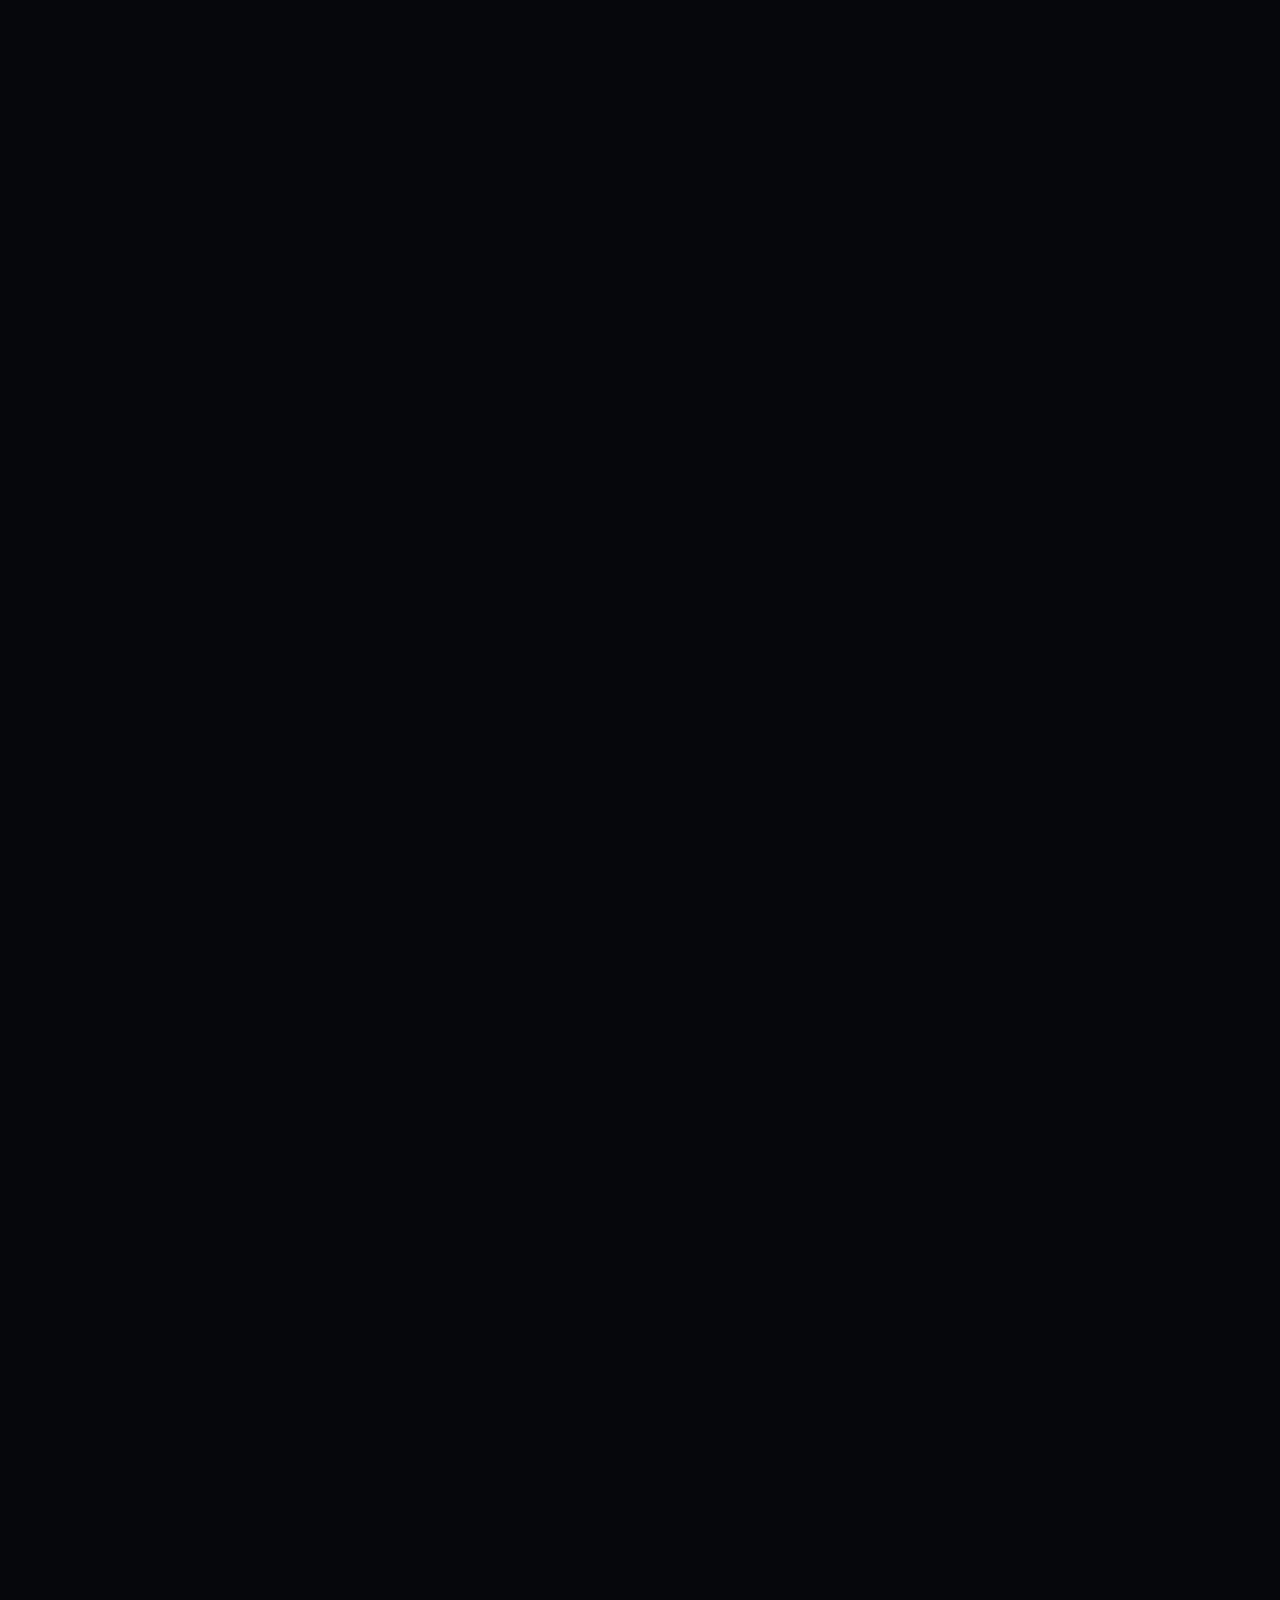
==== index.html @ f75e6df8 "DevBranch" ====
<!DOCTYPE html>
<html lang="fr">
<head>
  <meta charset="UTF-8">
  <meta name="viewport" content="width=device-width, initial-scale=1.0, viewport-fit=cover">
  <title>Prisme Lab — Studio de post-production</title>
  <meta name="description" content="Prisme Lab, laboratoire de post-production : montage, étalonnage, VFX et mixage pour le cinéma, la série et la publicité.">
  <link rel="preconnect" href="https://fonts.googleapis.com">
  <link rel="preconnect" href="https://fonts.gstatic.com" crossorigin>
  <link href="https://fonts.googleapis.com/css2?family=Inter:wght@400;500;600;700;800&family=JetBrains+Mono:wght@400;500;600;700&display=swap" rel="stylesheet">
  <link rel="stylesheet" href="style.css">
</head>
<body>
  <div class="liquid-bg" aria-hidden="true">
    <div class="blob b1" data-depth="40"></div>
    <div class="blob b2" data-depth="-60"></div>
    <div class="blob b3" data-depth="30"></div>
  </div>
  <div class="grain" aria-hidden="true"></div>

  <!-- NAV -->
  <nav class="nav glass" id="nav">
    <a href="index.html" class="logo">
      <span class="logo-mark"></span>
      <span>PRISME<small> LAB</small></span>
    </a>
    <ul class="nav-links">
      <li><a href="#top" class="active">Accueil</a></li>
      <li><a href="#services">Services</a></li>
      <li><a href="#pipeline">Pipeline</a></li>
      <li><a href="#infra">Infrastructure</a></li>
      <li><a href="dashboard.html">Dashboard</a></li>
    </ul>
    <a href="dashboard.html" class="btn btn-primary">Espace studio
      <svg viewBox="0 0 24 24" fill="none" stroke="currentColor" stroke-width="2.2" stroke-linecap="round"><path d="M5 12h14M13 6l6 6-6 6"/></svg>
    </a>
    <button class="burger" id="burger" aria-label="Menu"><span></span><span></span></button>
  </nav>

  <!-- HERO -->
  <header class="container hero" id="top">
    <div>
      <span class="eyebrow glass"><i class="dot"></i> Ferme de rendu en ligne · 64 GPU</span>
      <h1>
        <span class="line"><span style="--d:.1s">La post-prod,</span></span>
        <span class="line"><span style="--d:.25s" class="gradient-text">à l'état liquide.</span></span>
      </h1>
      <p class="lead">Montage, étalonnage HDR, VFX et mixage Dolby Atmos réunis dans un seul laboratoire. Un pipeline fluide, du rush à la livraison DCP.</p>
      <div class="hero-actions">
        <a href="dashboard.html" class="btn btn-primary">Ouvrir le dashboard
          <svg viewBox="0 0 24 24" fill="none" stroke="currentColor" stroke-width="2.2" stroke-linecap="round"><path d="M5 12h14M13 6l6 6-6 6"/></svg>
        </a>
        <a href="#services" class="btn btn-ghost">Nos services</a>
      </div>

      <div class="stats">
        <div class="stat glass" data-reveal style="--d:.5s"><b data-count="1240">0</b><span>projets livrés</span></div>
        <div class="stat glass" data-reveal style="--d:.6s"><b data-count="8" data-suffix="K">0</b><span>HDR Dolby Vision</span></div>
        <div class="stat glass" data-reveal style="--d:.7s"><b data-count="2.4" data-decimals="1" data-suffix=" Po">0</b><span>stockage SAN</span></div>
        <div class="stat glass" data-reveal style="--d:.8s"><b data-count="98" data-suffix="%">0</b><span>délais tenus</span></div>
      </div>
    </div>

    <!-- Fake grading viewer -->
    <div class="viewer glass" data-tilt data-reveal style="--d:.3s">
      <div class="viewer-top">
        <span class="rec"><i></i> LUMEN_S01E04 · sh0420</span>
        <span id="heroTc">01:00:00:00</span>
      </div>
      <div class="frame">
        <div class="frame-img"></div>
        <div class="split"></div>
        <div class="letterbox"></div>
      </div>
      <div class="scopes">
        <div class="scope">
          <label>RGB PARADE</label>
          <canvas id="parade"></canvas>
        </div>
        <div class="scope">
          <label>LIFT · GAMMA · GAIN</label>
          <div class="wheels">
            <div class="wheel"><i></i></div>
            <div class="wheel"><i></i></div>
            <div class="wheel"><i></i></div>
          </div>
        </div>
      </div>
      <div class="timeline" id="timeline">
        <div class="track v"><div class="clip" style="flex:3"></div><div class="clip" style="flex:1.4"></div><div class="clip" style="flex:2.2"></div><div class="clip" style="flex:1"></div><div class="clip" style="flex:2.6"></div></div>
        <div class="track v" style="opacity:.6"><div style="flex:2"></div><div class="clip" style="flex:1.2"></div><div style="flex:2.4"></div><div class="clip" style="flex:1.6"></div><div style="flex:1"></div></div>
        <div class="track a"><div class="clip" style="flex:4"></div><div class="clip" style="flex:2.5"></div><div class="clip" style="flex:3.5"></div></div>
        <div class="playhead" id="playhead"></div>
      </div>
    </div>
  </header>

  <!-- MARQUEE -->
  <div class="marquee" aria-label="Outils">
    <div class="marquee-track">
      <span>DaVinci Resolve</span><span>Avid Media Composer</span><span>Foundry Nuke</span><span>SideFX Houdini</span><span>Pro Tools</span><span>Dolby Atmos</span><span>Baselight</span><span>ACES 1.3</span><span>Unreal Engine</span>
      <span>DaVinci Resolve</span><span>Avid Media Composer</span><span>Foundry Nuke</span><span>SideFX Houdini</span><span>Pro Tools</span><span>Dolby Atmos</span><span>Baselight</span><span>ACES 1.3</span><span>Unreal Engine</span>
    </div>
  </div>

  <!-- SERVICES -->
  <section class="section container" id="services">
    <div class="section-head" data-reveal>
      <span class="eyebrow glass">Services</span>
      <h2>Quatre métiers, <span class="gradient-text">un seul flux.</span></h2>
      <p>Chaque département partage le même stockage, les mêmes LUT et le même suivi de version. Aucune perte entre les étapes.</p>
    </div>

    <div class="services">
      <article class="service glass" data-tilt data-reveal style="--d:0s">
        <div class="icon" style="--c:var(--cyan)"><svg viewBox="0 0 24 24" fill="none" stroke-width="1.8" stroke-linecap="round" stroke-linejoin="round"><rect x="3" y="5" width="18" height="14" rx="2"/><path d="M3 9h18M8 5v4M16 5v4M10 13l4 2-4 2z"/></svg></div>
        <h3>Montage</h3>
        <p>Salles Avid & Premiere en réseau, proxys générés à l'ingest, conformation automatique EDL / AAF / XML.</p>
        <ul><li>Avid Nexis</li><li>Offline / Online</li><li>Conform</li></ul>
      </article>
      <article class="service glass" data-tilt data-reveal style="--d:.1s">
        <div class="icon" style="--c:var(--violet)"><svg viewBox="0 0 24 24" fill="none" stroke-width="1.8" stroke-linecap="round"><circle cx="12" cy="12" r="9"/><circle cx="12" cy="12" r="4"/><path d="M12 3v5M12 16v5M3 12h5M16 12h5"/></svg></div>
        <h3>Étalonnage</h3>
        <p>Auditorium calibré Dolby Vision, pipeline ACES, sorties SDR / HDR10 / DCI-P3 depuis un seul grade.</p>
        <ul><li>Resolve Studio</li><li>HDR 1000 nits</li><li>ACES</li></ul>
      </article>
      <article class="service glass" data-tilt data-reveal style="--d:.2s">
        <div class="icon" style="--c:var(--pink)"><svg viewBox="0 0 24 24" fill="none" stroke-width="1.8" stroke-linecap="round" stroke-linejoin="round"><path d="M12 2l3 7 7 1-5 5 1 7-6-3-6 3 1-7-5-5 7-1z"/></svg></div>
        <h3>VFX & Compositing</h3>
        <p>Compositing Nuke, simulation Houdini, tracking et cleanup, rendus distribués sur la ferme GPU interne.</p>
        <ul><li>Nuke</li><li>Houdini</li><li>Deadline</li></ul>
      </article>
      <article class="service glass" data-tilt data-reveal style="--d:.3s">
        <div class="icon" style="--c:var(--lime)"><svg viewBox="0 0 24 24" fill="none" stroke-width="1.8" stroke-linecap="round"><path d="M3 12h2M7 8v8M11 4v16M15 7v10M19 10v4M21 12h0"/></svg></div>
        <h3>Mixage & Sound design</h3>
        <p>Studio Atmos 9.1.6, bruitage, doublage et livraison des stems conformes aux specs diffuseurs et plateformes.</p>
        <ul><li>Pro Tools</li><li>Atmos 9.1.6</li><li>-23 LUFS</li></ul>
      </article>
    </div>
  </section>

  <!-- PIPELINE -->
  <section class="section container" id="pipeline">
    <div class="section-head" data-reveal>
      <span class="eyebrow glass">Pipeline</span>
      <h2>Du rush au master,<br><span class="gradient-text">sans friction.</span></h2>
      <p>Un suivi en temps réel de chaque plan, chaque version, chaque validation client.</p>
    </div>

    <div class="pipeline glass" data-reveal id="pipe">
      <div class="pipe-line"><i></i></div>
      <div class="steps">
        <div class="step"><div class="node" style="--d:.1s">01</div><h4>Ingest</h4><p>Checksum MD5, proxys, métadonnées</p></div>
        <div class="step"><div class="node" style="--d:.5s">02</div><h4>Montage</h4><p>Offline, validations réalisateur</p></div>
        <div class="step"><div class="node" style="--d:.9s">03</div><h4>Conform</h4><p>Relink RAW, EDL, contrôle</p></div>
        <div class="step"><div class="node" style="--d:1.3s">04</div><h4>Grade & VFX</h4><p>Étalonnage, compositing, rendus</p></div>
        <div class="step"><div class="node" style="--d:1.7s">05</div><h4>Mixage</h4><p>Atmos, stems, M&E</p></div>
        <div class="step"><div class="node" style="--d:2.1s">06</div><h4>QC & Master</h4><p>IMF, DCP, ProRes 4444 XQ</p></div>
      </div>
    </div>
  </section>

  <!-- INFRA -->
  <section class="section container" id="infra">
    <div class="section-head" data-reveal>
      <span class="eyebrow glass">Infrastructure</span>
      <h2>Une puissance <span class="gradient-text">qu'on voit couler.</span></h2>
    </div>
    <div class="showcase">
      <div class="show-card glass" data-reveal>
        <h3>Ferme de rendu GPU</h3>
        <p>Charge moyenne des nœuds sur les dernières 24 h. Les jobs sont répartis automatiquement selon la priorité et la deadline.</p>
        <div class="bars" id="bars"></div>
      </div>
      <div class="show-card glass" data-reveal style="--d:.15s">
        <h3>Chiffres clés</h3>
        <p>Dimensionné pour la série 4K HDR et le long-métrage.</p>
        <div class="specs">
          <div class="spec"><b data-count="64">0</b><small>GPU RTX 6000 Ada</small></div>
          <div class="spec"><b data-count="100" data-suffix=" Gb/s">0</b><small>réseau fibre</small></div>
          <div class="spec"><b data-count="6">0</b><small>salles d'étalonnage</small></div>
          <div class="spec"><b data-count="24" data-suffix="/7">0</b><small>supervision</small></div>
        </div>
      </div>
    </div>
  </section>

  <!-- CTA -->
  <section class="container" style="padding-bottom:60px">
    <div class="cta glass" data-reveal>
      <div class="orb"></div>
      <h2>Suivez vos projets <span class="gradient-text">en direct.</span></h2>
      <p>File de rendu, stockage, avancement des livrables : tout le laboratoire sur un seul écran.</p>
      <a href="dashboard.html" class="btn btn-primary">Accéder au dashboard
        <svg viewBox="0 0 24 24" fill="none" stroke="currentColor" stroke-width="2.2" stroke-linecap="round"><path d="M5 12h14M13 6l6 6-6 6"/></svg>
      </a>
    </div>
  </section>

  <footer class="container">
    <div class="foot">
      <span>© 2026 Prisme Lab — Laboratoire de post-production (site test)</span>
      <span>Paris · Montage · Étalonnage · VFX · Son</span>
    </div>
  </footer>

  <script src="js/main.js"></script>
</body>
</html>
---- style.css ----
/* =========================================================
   PRISME LAB — Liquid Glass UI
   Shared stylesheet (index.html + dashboard.html)
   ========================================================= */

:root {
  --bg: #06070c;
  --bg-2: #0b0d16;
  --text: #eef1ff;
  --muted: #9aa3c7;
  --dim: #636b8f;

  --cyan: #5ef2ff;
  --violet: #9b7bff;
  --pink: #ff7ad9;
  --lime: #6ef7a8;
  --amber: #ffc46b;
  --red: #ff6b81;

  --glass-bg: rgba(255, 255, 255, 0.055);
  --glass-bg-strong: rgba(255, 255, 255, 0.09);
  --glass-border: rgba(255, 255, 255, 0.14);
  --glass-hi: rgba(255, 255, 255, 0.35);
  --blur: 22px;

  --radius: 22px;
  --radius-sm: 14px;
  --ease: cubic-bezier(.2, .8, .2, 1);
  --font: "Inter", system-ui, -apple-system, "Segoe UI", Roboto, sans-serif;
  --mono: "JetBrains Mono", ui-monospace, "Cascadia Code", Consolas, monospace;
}

*, *::before, *::after { box-sizing: border-box; }

html { scroll-behavior: smooth; }

body {
  margin: 0;
  font-family: var(--font);
  color: var(--text);
  background: var(--bg);
  line-height: 1.55;
  -webkit-font-smoothing: antialiased;
  overflow-x: hidden;
  opacity: 0;
  transition: opacity .6s var(--ease);
}
body.is-loaded { opacity: 1; }
body.is-leaving { opacity: 0; transition-duration: .35s; }

a { color: inherit; text-decoration: none; }
img { max-width: 100%; display: block; }
[hidden] { display: none !important; }
button { font: inherit; color: inherit; cursor: pointer; }

::selection { background: rgba(155, 123, 255, .45); }

/* ---------- Liquid background ---------- */
.liquid-bg {
  position: fixed;
  inset: 0;
  z-index: -2;
  overflow: hidden;
  background:
    radial-gradient(1200px 800px at 80% -10%, #1a1440 0%, transparent 60%),
    radial-gradient(900px 700px at -10% 110%, #08283a 0%, transparent 60%),
    var(--bg);
}
.blob {
  position: absolute;
  width: 46vmax;
  height: 46vmax;
  border-radius: 50%;
  filter: blur(90px);
  opacity: .55;
  mix-blend-mode: screen;
  will-change: transform;
  animation: morph 22s ease-in-out infinite alternate;
}
.blob.b1 { background: radial-gradient(circle at 30% 30%, var(--violet), transparent 65%); top: -12%; left: -8%; }
.blob.b2 { background: radial-gradient(circle at 60% 40%, var(--cyan), transparent 65%); top: 30%; right: -16%; animation-duration: 28s; opacity: .38; }
.blob.b3 { background: radial-gradient(circle at 50% 50%, var(--pink), transparent 65%); bottom: -20%; left: 25%; animation-duration: 34s; opacity: .32; }

@keyframes morph {
  0%   { border-radius: 42% 58% 63% 37% / 41% 44% 56% 59%; }
  50%  { border-radius: 63% 37% 41% 59% / 58% 62% 38% 42%; }
  100% { border-radius: 37% 63% 52% 48% / 46% 39% 61% 54%; }
}

.grain {
  position: fixed;
  inset: 0;
  z-index: -1;
  pointer-events: none;
  opacity: .07;
  background-image: url("data:image/svg+xml,%3Csvg xmlns='http://www.w3.org/2000/svg' width='160' height='160'%3E%3Cfilter id='n'%3E%3CfeTurbulence type='fractalNoise' baseFrequency='.85' numOctaves='3' stitchTiles='stitch'/%3E%3C/filter%3E%3Crect width='100%25' height='100%25' filter='url(%23n)'/%3E%3C/svg%3E");
}

/* ---------- Liquid glass surface ---------- */
.glass {
  --mx: 50%;
  --my: 0%;
  position: relative;
  background: linear-gradient(160deg, var(--glass-bg-strong), var(--glass-bg) 45%, rgba(255,255,255,.025));
  border: 1px solid var(--glass-border);
  border-radius: var(--radius);
  backdrop-filter: blur(var(--blur)) saturate(170%);
  -webkit-backdrop-filter: blur(var(--blur)) saturate(170%);
  box-shadow:
    inset 0 1px 0 rgba(255,255,255,.22),
    inset 0 -1px 0 rgba(255,255,255,.04),
    0 20px 50px -20px rgba(0,0,0,.6);
  isolation: isolate;
}
/* specular highlight that follows the pointer */
.glass::before {
  content: "";
  position: absolute;
  inset: 0;
  border-radius: inherit;
  pointer-events: none;
  background: radial-gradient(420px circle at var(--mx) var(--my), rgba(255,255,255,.12), transparent 45%);
  opacity: 0;
  transition: opacity .4s var(--ease);
  z-index: -1;
}
.glass:hover::before { opacity: 1; }
/* iridescent rim */
.glass::after {
  content: "";
  position: absolute;
  inset: -1px;
  border-radius: inherit;
  padding: 1px;
  pointer-events: none;
  background: linear-gradient(120deg, rgba(94,242,255,.55), transparent 30%, transparent 65%, rgba(255,122,217,.5));
  -webkit-mask: linear-gradient(#000 0 0) content-box, linear-gradient(#000 0 0);
  -webkit-mask-composite: xor;
  mask: linear-gradient(#000 0 0) content-box, linear-gradient(#000 0 0);
  mask-composite: exclude;
  opacity: .5;
}

/* ---------- Shared bits ---------- */
.container { width: min(1200px, 100% - 32px); margin-inline: auto; }

.gradient-text {
  background: linear-gradient(100deg, var(--cyan), var(--violet) 45%, var(--pink));
  background-size: 200% auto;
  -webkit-background-clip: text;
  background-clip: text;
  color: transparent;
  animation: shimmer 6s linear infinite;
}
@keyframes shimmer { to { background-position: 200% center; } }

.eyebrow {
  display: inline-flex;
  align-items: center;
  gap: 8px;
  font: 500 12px/1 var(--mono);
  letter-spacing: .14em;
  text-transform: uppercase;
  color: var(--muted);
  padding: 8px 14px;
  border-radius: 999px;
}
.dot {
  width: 8px; height: 8px; border-radius: 50%;
  background: var(--lime);
  box-shadow: 0 0 0 0 rgba(110,247,168,.7);
  animation: pulse 2s infinite;
}
@keyframes pulse {
  0% { box-shadow: 0 0 0 0 rgba(110,247,168,.6); }
  70% { box-shadow: 0 0 0 10px rgba(110,247,168,0); }
  100% { box-shadow: 0 0 0 0 rgba(110,247,168,0); }
}

.btn {
  position: relative;
  display: inline-flex;
  align-items: center;
  gap: 10px;
  padding: 14px 24px;
  border-radius: 999px;
  border: 1px solid var(--glass-border);
  font-weight: 600;
  font-size: 15px;
  transition: transform .35s var(--ease), box-shadow .35s var(--ease), background .35s;
  overflow: hidden;
}
.btn:hover { transform: translateY(-2px); }
.btn-primary {
  background: linear-gradient(120deg, var(--cyan), var(--violet) 55%, var(--pink));
  color: #0a0b14;
  border-color: transparent;
  box-shadow: 0 10px 30px -8px rgba(155,123,255,.7);
}
.btn-primary:hover { box-shadow: 0 16px 40px -8px rgba(94,242,255,.7); }
.btn-ghost { background: rgba(255,255,255,.06); backdrop-filter: blur(12px); -webkit-backdrop-filter: blur(12px); }
.btn-ghost:hover { background: rgba(255,255,255,.12); }
.btn svg { width: 18px; height: 18px; transition: transform .35s var(--ease); }
.btn:hover svg { transform: translateX(3px); }

/* reveal on scroll */
[data-reveal] {
  opacity: 0;
  transform: translateY(28px) scale(.98);
  filter: blur(6px);
  transition: opacity .9s var(--ease), transform .9s var(--ease), filter .9s var(--ease);
  transition-delay: var(--d, 0s);
}
[data-reveal].is-visible { opacity: 1; transform: none; filter: none; }

/* =========================================================
   LANDING PAGE
   ========================================================= */
.nav {
  position: fixed;
  top: calc(16px + env(safe-area-inset-top, 0px));
  left: 50%;
  transform: translateX(-50%);
  z-index: 50;
  width: min(1100px, 100% - 32px);
  display: flex;
  align-items: center;
  justify-content: space-between;
  padding: 10px 10px 10px 20px;
  border-radius: 999px;
  transition: padding .4s var(--ease), background .4s;
}
.nav.is-scrolled { padding-block: 6px; }
.logo { display: flex; align-items: center; gap: 10px; font-weight: 700; letter-spacing: .04em; }
.logo-mark {
  width: 30px; height: 30px;
  border-radius: 9px;
  background: conic-gradient(from 200deg, var(--cyan), var(--violet), var(--pink), var(--cyan));
  box-shadow: inset 0 0 0 1px rgba(255,255,255,.4), 0 0 20px rgba(155,123,255,.5);
  animation: spin 12s linear infinite;
}
@keyframes spin { to { filter: hue-rotate(360deg); } }
.logo small { font: 500 11px var(--mono); color: var(--muted); letter-spacing: .1em; }
.nav-links { display: flex; gap: 4px; list-style: none; margin: 0; padding: 0; }
.nav-links a {
  display: block;
  padding: 9px 16px;
  border-radius: 999px;
  color: var(--muted);
  font-size: 14px;
  font-weight: 500;
  transition: color .3s, background .3s;
}
.nav-links a:hover, .nav-links a.active { color: var(--text); background: rgba(255,255,255,.08); }
.nav .btn { padding: 10px 18px; font-size: 14px; }
.burger { display: none; background: none; border: 0; padding: 8px; }
.burger span { display: block; width: 20px; height: 2px; background: var(--text); margin: 4px 0; border-radius: 2px; transition: transform .3s; }

/* hero */
.hero {
  min-height: 100vh;
  display: grid;
  grid-template-columns: 1.05fr 1fr;
  align-items: center;
  gap: 56px;
  padding-block: 140px 80px;
}
.hero h1 {
  font-size: clamp(40px, 6.4vw, 84px);
  line-height: 1.02;
  letter-spacing: -0.035em;
  margin: 22px 0 22px;
  font-weight: 800;
}
.hero h1 .line { display: block; overflow: hidden; }
.hero h1 .line > span { display: inline-block; transform: translateY(110%); animation: rise 1.1s var(--ease) forwards; animation-delay: var(--d, 0s); }
@keyframes rise { to { transform: none; } }
.hero p.lead { font-size: 18px; color: var(--muted); max-width: 520px; margin: 0 0 34px; }
.hero-actions { display: flex; flex-wrap: wrap; gap: 14px; }

.stats {
  display: grid;
  grid-template-columns: repeat(4, 1fr);
  gap: 14px;
  margin-top: 54px;
}
.stat { padding: 16px 18px; border-radius: var(--radius-sm); }
.stat b { display: block; font-size: 26px; font-weight: 700; letter-spacing: -.02em; }
.stat span { font-size: 12px; color: var(--muted); }

/* hero viewer card */
.viewer {
  padding: 14px;
  transform-style: preserve-3d;
  transition: transform .5s var(--ease);
}
.viewer-top {
  display: flex; align-items: center; justify-content: space-between;
  padding: 4px 6px 12px;
  font: 500 12px var(--mono);
  color: var(--muted);
}
.viewer-top .rec { display: flex; align-items: center; gap: 8px; }
.viewer-top .rec i { width: 8px; height: 8px; border-radius: 50%; background: var(--red); animation: blink 1.2s steps(2) infinite; }
@keyframes blink { 50% { opacity: .2; } }
.frame {
  position: relative;
  aspect-ratio: 2.39 / 1;
  border-radius: 14px;
  overflow: hidden;
  background: #000;
}
.frame-img {
  position: absolute; inset: -10%;
  background:
    radial-gradient(60% 80% at 70% 40%, rgba(255,170,90,.9), transparent 60%),
    radial-gradient(50% 70% at 20% 70%, rgba(40,140,190,.95), transparent 65%),
    linear-gradient(180deg, #0c1a2a, #1d0f24);
  animation: drift 14s ease-in-out infinite alternate;
}
.frame-img::after {
  content: "";
  position: absolute;
  left: 0; right: 0; bottom: 18%;
  height: 30%;
  background: linear-gradient(180deg, transparent, rgba(0,0,0,.85));
  clip-path: polygon(0 60%, 12% 30%, 22% 52%, 35% 18%, 48% 48%, 60% 26%, 72% 55%, 86% 22%, 100% 46%, 100% 100%, 0 100%);
}
@keyframes drift { to { transform: scale(1.08) translate(-3%, 2%); filter: hue-rotate(-18deg); } }
.split {
  position: absolute; inset: 0;
  width: 50%;
  border-right: 1px solid rgba(255,255,255,.8);
  backdrop-filter: grayscale(.85) contrast(.8) brightness(.9);
  -webkit-backdrop-filter: grayscale(.85) contrast(.8) brightness(.9);
  animation: wipe 7s ease-in-out infinite alternate;
}
.split::after { content: "LOG"; position: absolute; top: 10px; left: 10px; font: 600 10px var(--mono); color: rgba(255,255,255,.8); }
.frame::after { content: "GRADE"; position: absolute; top: 10px; right: 10px; font: 600 10px var(--mono); color: rgba(255,255,255,.8); }
@keyframes wipe { from { width: 22%; } to { width: 78%; } }
.letterbox { position: absolute; inset: 0; box-shadow: inset 0 0 60px rgba(0,0,0,.6); pointer-events: none; }

.scopes { display: grid; grid-template-columns: 1.4fr 1fr; gap: 12px; margin-top: 12px; }
.scope { border-radius: 12px; background: rgba(0,0,0,.35); border: 1px solid rgba(255,255,255,.06); padding: 8px; }
.scope label { display: block; font: 500 10px var(--mono); color: var(--dim); letter-spacing: .1em; margin-bottom: 4px; }
.scope canvas { width: 100%; height: 90px; display: block; }
.wheels { display: flex; justify-content: space-around; align-items: center; height: 90px; }
.wheel {
  width: 58px; height: 58px; border-radius: 50%;
  background: conic-gradient(red, yellow, lime, cyan, blue, magenta, red);
  position: relative;
  -webkit-mask: radial-gradient(circle, #000 60%, transparent 61%);
          mask: radial-gradient(circle, #000 60%, transparent 61%);
  opacity: .85;
}
.wheel::after {
  content: ""; position: absolute; inset: 0;
  background: radial-gradient(circle, #fff 0%, rgba(255,255,255,.0) 70%);
}
.wheel i {
  position: absolute; width: 8px; height: 8px; border-radius: 50%;
  border: 2px solid #fff; background: #000; z-index: 2;
  left: calc(50% - 4px); top: calc(50% - 4px);
  transition: transform .8s var(--ease);
}
.timeline { margin-top: 12px; display: grid; gap: 5px; position: relative; }
.track { display: flex; gap: 3px; height: 16px; }
.clip { border-radius: 4px; height: 100%; opacity: .85; }
.track.v .clip { background: linear-gradient(90deg, rgba(155,123,255,.8), rgba(94,242,255,.7)); }
.track.a .clip { background: linear-gradient(90deg, rgba(110,247,168,.6), rgba(110,247,168,.3)); }
.playhead {
  position: absolute; top: -4px; bottom: -4px; width: 2px;
  background: var(--pink);
  box-shadow: 0 0 10px var(--pink);
  left: 0;
}

/* sections */
section { position: relative; }
.section { padding-block: 120px; }
.section-head { text-align: center; max-width: 720px; margin: 0 auto 64px; }
.section-head h2 { font-size: clamp(32px, 4.4vw, 54px); letter-spacing: -0.03em; line-height: 1.08; margin: 18px 0 14px; }
.section-head p { color: var(--muted); font-size: 17px; margin: 0; }

.services { display: grid; grid-template-columns: repeat(4, 1fr); gap: 18px; }
.service {
  padding: 28px 24px 26px;
  min-height: 300px;
  display: flex; flex-direction: column;
  transform-style: preserve-3d;
  transition: transform .4s var(--ease), border-color .4s;
}
.service:hover { border-color: rgba(255,255,255,.28); }
.service .icon {
  width: 52px; height: 52px; border-radius: 16px;
  display: grid; place-items: center;
  background: linear-gradient(140deg, rgba(255,255,255,.18), rgba(255,255,255,.04));
  border: 1px solid rgba(255,255,255,.18);
  margin-bottom: 22px;
  transform: translateZ(30px);
}
.service .icon svg { width: 24px; height: 24px; stroke: var(--c, var(--cyan)); }
.service h3 { margin: 0 0 10px; font-size: 20px; transform: translateZ(20px); }
.service p { margin: 0; color: var(--muted); font-size: 14.5px; flex: 1; }
.service ul { list-style: none; padding: 0; margin: 20px 0 0; display: flex; flex-wrap: wrap; gap: 6px; }
.service li { font: 500 11px var(--mono); padding: 5px 9px; border-radius: 999px; background: rgba(255,255,255,.06); color: var(--muted); }

/* pipeline */
.pipeline { position: relative; padding: 40px 32px; }
.pipe-line { position: absolute; left: 60px; right: 60px; top: 74px; height: 2px; background: rgba(255,255,255,.08); }
.pipe-line i {
  position: absolute; inset: 0; transform-origin: left; transform: scaleX(0);
  background: linear-gradient(90deg, var(--cyan), var(--violet), var(--pink));
  box-shadow: 0 0 14px rgba(155,123,255,.8);
  transition: transform 2.4s var(--ease);
}
.pipeline.is-visible .pipe-line i { transform: scaleX(1); }
.steps { display: grid; grid-template-columns: repeat(6, 1fr); gap: 12px; position: relative; }
.step { text-align: center; }
.step .node {
  width: 68px; height: 68px; margin: 0 auto 18px;
  border-radius: 50%;
  display: grid; place-items: center;
  font: 700 14px var(--mono);
  background: rgba(10,12,22,.85);
  border: 1px solid rgba(255,255,255,.15);
  box-shadow: inset 0 1px 0 rgba(255,255,255,.2);
  transition: box-shadow .6s, border-color .6s, transform .6s var(--ease);
  transition-delay: var(--d, 0s);
}
.pipeline.is-visible .step .node { border-color: rgba(94,242,255,.6); box-shadow: 0 0 0 6px rgba(94,242,255,.06), 0 0 24px rgba(155,123,255,.5); transform: scale(1.04); }
.step h4 { margin: 0 0 6px; font-size: 16px; }
.step p { margin: 0; font-size: 13px; color: var(--muted); }

/* marquee */
.marquee { overflow: hidden; padding-block: 28px; -webkit-mask: linear-gradient(90deg, transparent, #000 12%, #000 88%, transparent); mask: linear-gradient(90deg, transparent, #000 12%, #000 88%, transparent); }
.marquee-track { display: flex; gap: 56px; width: max-content; animation: scroll 40s linear infinite; }
.marquee-track span { font-size: 22px; font-weight: 600; color: rgba(255,255,255,.35); white-space: nowrap; letter-spacing: -.01em; }
.marquee-track span::before { content: "◆"; margin-right: 56px; font-size: 10px; color: var(--violet); vertical-align: middle; }
@keyframes scroll { to { transform: translateX(-50%); } }

/* showcase grid */
.showcase { display: grid; grid-template-columns: 1.3fr 1fr; gap: 18px; }
.show-card { padding: 32px; overflow: hidden; }
.show-card h3 { font-size: 26px; margin: 0 0 10px; letter-spacing: -.02em; }
.show-card p { color: var(--muted); margin: 0 0 22px; }
.specs { display: grid; grid-template-columns: repeat(2, 1fr); gap: 12px; }
.spec { padding: 16px; border-radius: 14px; background: rgba(255,255,255,.04); border: 1px solid rgba(255,255,255,.07); }
.spec b { display: block; font-size: 22px; }
.spec small { color: var(--muted); font-size: 12.5px; }
.bars { display: flex; align-items: flex-end; gap: 6px; height: 150px; }
.bars i {
  flex: 1; border-radius: 6px 6px 2px 2px;
  background: linear-gradient(180deg, var(--cyan), rgba(155,123,255,.3));
  height: 10%;
  transition: height 1.2s var(--ease);
}

/* CTA */
.cta { padding: 70px 40px; text-align: center; overflow: hidden; }
.cta h2 { font-size: clamp(30px, 4vw, 50px); letter-spacing: -.03em; margin: 0 0 14px; }
.cta p { color: var(--muted); margin: 0 auto 30px; max-width: 520px; }
.cta .orb {
  position: absolute; width: 380px; height: 380px; border-radius: 50%;
  background: radial-gradient(circle, rgba(155,123,255,.5), transparent 65%);
  filter: blur(30px);
  top: -160px; right: -120px; z-index: -1;
  animation: float 9s ease-in-out infinite alternate;
}
@keyframes float { to { transform: translate(-80px, 60px); } }

footer { padding-block: 50px 40px; color: var(--dim); font-size: 13px; }
.foot { display: flex; justify-content: space-between; flex-wrap: wrap; gap: 16px; border-top: 1px solid rgba(255,255,255,.07); padding-top: 28px; }

/* =========================================================
   DASHBOARD
   ========================================================= */
.dash {
  display: grid;
  grid-template-columns: 248px 1fr;
  min-height: 100vh;
  gap: 18px;
  padding: 18px;
}
.sidebar {
  position: sticky;
  top: calc(18px + env(safe-area-inset-top, 0px));
  height: calc(100vh - 36px);
  padding: 22px 16px;
  display: flex; flex-direction: column;
}
.sidebar .logo { padding: 0 8px 24px; }
.side-label { font: 500 10.5px var(--mono); letter-spacing: .14em; color: var(--dim); padding: 16px 12px 8px; text-transform: uppercase; }
.side-nav { list-style: none; margin: 0; padding: 0; display: grid; gap: 2px; }
.side-nav a {
  display: flex; align-items: center; gap: 12px;
  padding: 11px 12px; border-radius: 12px;
  color: var(--muted); font-size: 14px; font-weight: 500;
  transition: background .3s, color .3s;
}
.side-nav a svg { width: 18px; height: 18px; flex: none; }
.side-nav a:hover { background: rgba(255,255,255,.06); color: var(--text); }
.side-nav a.active { background: linear-gradient(90deg, rgba(155,123,255,.25), rgba(94,242,255,.06)); color: var(--text); box-shadow: inset 0 0 0 1px rgba(255,255,255,.1); }
.side-nav .badge { margin-left: auto; font: 600 11px var(--mono); padding: 2px 8px; border-radius: 999px; background: rgba(255,107,129,.18); color: var(--red); }
.side-foot { margin-top: auto; padding: 14px; border-radius: 16px; background: rgba(255,255,255,.04); border: 1px solid rgba(255,255,255,.07); font-size: 12.5px; color: var(--muted); }
.side-foot .row { display: flex; justify-content: space-between; margin-top: 6px; }
.side-foot b { color: var(--text); font-family: var(--mono); font-weight: 500; }

.main { display: grid; gap: 18px; align-content: start; min-width: 0; }

.topbar {
  display: flex; align-items: center; justify-content: space-between; gap: 16px; flex-wrap: wrap;
  padding: 14px 18px 14px 24px;
}
.topbar h1 { margin: 0; font-size: 22px; letter-spacing: -.02em; }
.topbar .sub { font-size: 13px; color: var(--muted); }
.top-right { display: flex; align-items: center; gap: 12px; flex-wrap: wrap; }
.search {
  display: flex; align-items: center; gap: 8px;
  padding: 9px 14px; border-radius: 999px;
  background: rgba(255,255,255,.05); border: 1px solid rgba(255,255,255,.08);
  color: var(--muted); font-size: 13px; min-width: 220px;
}
.search input { background: none; border: 0; outline: 0; color: var(--text); font: inherit; width: 100%; }
.search kbd { font: 500 11px var(--mono); padding: 2px 6px; border-radius: 6px; background: rgba(255,255,255,.08); }
.tc { font: 600 15px var(--mono); padding: 9px 14px; border-radius: 12px; background: rgba(0,0,0,.35); border: 1px solid rgba(255,255,255,.08); color: var(--cyan); letter-spacing: .04em; }
.avatar {
  width: 38px; height: 38px; border-radius: 50%;
  background: linear-gradient(140deg, var(--pink), var(--violet));
  display: grid; place-items: center; font-weight: 700; font-size: 13px;
  box-shadow: 0 0 0 2px rgba(255,255,255,.15);
}
.menu-btn { display: none; background: rgba(255,255,255,.06); border: 1px solid rgba(255,255,255,.1); border-radius: 12px; padding: 9px; }
.menu-btn svg { width: 18px; height: 18px; display: block; }

.kpis { display: grid; grid-template-columns: repeat(4, 1fr); gap: 18px; }
.kpi { padding: 20px 22px; overflow: hidden; }
.kpi-head { display: flex; justify-content: space-between; align-items: center; color: var(--muted); font-size: 13px; }
.kpi-head svg { width: 18px; height: 18px; stroke: var(--c); }
.kpi-value { font-size: 34px; font-weight: 700; letter-spacing: -.03em; margin: 10px 0 4px; font-variant-numeric: tabular-nums; }
.kpi-value small { font-size: 16px; color: var(--muted); font-weight: 500; margin-left: 4px; }
.trend { font: 600 12px var(--mono); }
.trend.up { color: var(--lime); }
.trend.down { color: var(--red); }
.trend span { color: var(--dim); font-weight: 400; }
.kpi canvas { position: absolute; right: 0; bottom: 0; width: 55%; height: 54px; opacity: .9; }

.grid-2 { display: grid; grid-template-columns: 2fr 1fr; gap: 18px; }
.grid-3 { display: grid; grid-template-columns: 1.25fr 1fr 1fr; gap: 18px; }
.panel { padding: 20px 22px; min-width: 0; }
.panel-head { display: flex; align-items: center; justify-content: space-between; gap: 12px; margin-bottom: 16px; flex-wrap: wrap; }
.panel-head h3 { margin: 0; font-size: 15.5px; font-weight: 600; }
.panel-head .hint { font-size: 12px; color: var(--muted); }
.legend { display: flex; gap: 14px; font-size: 12px; color: var(--muted); flex-wrap: wrap; }
.legend i { display: inline-block; width: 10px; height: 3px; border-radius: 2px; margin-right: 6px; vertical-align: middle; }

.seg { display: inline-flex; padding: 3px; border-radius: 999px; background: rgba(255,255,255,.05); border: 1px solid rgba(255,255,255,.08); }
.seg button { border: 0; background: none; padding: 6px 12px; border-radius: 999px; font-size: 12px; color: var(--muted); transition: background .3s, color .3s; }
.seg button.on { background: rgba(255,255,255,.12); color: var(--text); }

.chart-wrap { position: relative; height: 260px; }
.chart-wrap canvas { width: 100%; height: 100%; display: block; }
.tooltip {
  position: absolute; pointer-events: none;
  padding: 8px 12px; border-radius: 10px;
  background: rgba(14,16,28,.9); border: 1px solid rgba(255,255,255,.12);
  backdrop-filter: blur(10px); -webkit-backdrop-filter: blur(10px);
  font: 500 12px var(--mono); white-space: nowrap;
  transform: translate(-50%, -120%);
  opacity: 0; transition: opacity .2s;
}
.tooltip.show { opacity: 1; }

/* donut */
.donut-wrap { display: flex; align-items: center; gap: 18px; flex-wrap: wrap; }
.donut { position: relative; width: 170px; height: 170px; flex: none; margin-inline: auto; }
.donut canvas { width: 100%; height: 100%; }
.donut-center { position: absolute; inset: 0; display: grid; place-content: center; text-align: center; }
.donut-center b { font-size: 26px; letter-spacing: -.02em; }
.donut-center small { color: var(--muted); font-size: 11.5px; }
.storage-list { flex: 1; min-width: 160px; display: grid; gap: 10px; font-size: 13px; }
.storage-list div { display: flex; align-items: center; gap: 10px; }
.storage-list i { width: 10px; height: 10px; border-radius: 3px; flex: none; }
.storage-list span { color: var(--muted); flex: 1; }
.storage-list b { font-family: var(--mono); font-weight: 500; }
.io { margin-top: 18px; display: grid; grid-template-columns: 1fr 1fr; gap: 10px; }
.io div { padding: 12px; border-radius: 12px; background: rgba(255,255,255,.04); border: 1px solid rgba(255,255,255,.06); }
.io small { color: var(--muted); font-size: 11.5px; display: block; }
.io b { font: 600 18px var(--mono); }

/* render queue table */
.table-wrap { overflow-x: auto; margin-inline: -6px; }
table { width: 100%; border-collapse: collapse; font-size: 13px; min-width: 720px; }
th { text-align: left; font: 500 11px var(--mono); letter-spacing: .08em; text-transform: uppercase; color: var(--dim); padding: 0 8px 10px; }
td { padding: 11px 8px; border-top: 1px solid rgba(255,255,255,.06); vertical-align: middle; }
tr { transition: background .3s; }
tbody tr:hover { background: rgba(255,255,255,.03); }
tbody tr.enter { animation: rowIn .6s var(--ease); }
@keyframes rowIn { from { opacity: 0; transform: translateX(-12px); background: rgba(94,242,255,.08); } }
.job { font-family: var(--mono); font-size: 12.5px; }
.job small { display: block; color: var(--dim); font-family: var(--font); font-size: 11.5px; margin-top: 2px; }
.app { display: inline-flex; align-items: center; gap: 6px; font-size: 12px; color: var(--muted); }
.app i { width: 20px; height: 20px; border-radius: 6px; display: grid; place-items: center; font: 700 9px var(--mono); color: #0a0b14; font-style: normal; }
.progress { position: relative; height: 6px; border-radius: 6px; background: rgba(255,255,255,.07); overflow: hidden; min-width: 120px; }
.progress i { position: absolute; inset: 0 auto 0 0; border-radius: inherit; background: linear-gradient(90deg, var(--violet), var(--cyan)); transition: width .8s var(--ease); }
.progress i::after { content: ""; position: absolute; inset: 0; background: linear-gradient(90deg, transparent, rgba(255,255,255,.5), transparent); animation: sheen 1.6s infinite; }
@keyframes sheen { from { transform: translateX(-100%); } to { transform: translateX(100%); } }
.pct { font: 500 12px var(--mono); color: var(--muted); margin-top: 4px; display: flex; justify-content: space-between; }
.status { display: inline-flex; align-items: center; gap: 6px; padding: 4px 10px; border-radius: 999px; font-size: 11.5px; font-weight: 600; white-space: nowrap; }
.status::before { content: ""; width: 6px; height: 6px; border-radius: 50%; background: currentColor; }
.status.run { color: var(--cyan); background: rgba(94,242,255,.1); }
.status.run::before { animation: blink 1s steps(2) infinite; }
.status.wait { color: var(--amber); background: rgba(255,196,107,.1); }
.status.done { color: var(--lime); background: rgba(110,247,168,.1); }
.status.err { color: var(--red); background: rgba(255,107,129,.12); }
.prio { font: 600 11px var(--mono); color: var(--dim); }
.prio.hi { color: var(--pink); }

/* node grid */
.nodes { display: grid; grid-template-columns: repeat(6, 1fr); gap: 8px; }
.node-tile {
  position: relative;
  aspect-ratio: 1;
  border-radius: 10px;
  background: rgba(255,255,255,.04);
  border: 1px solid rgba(255,255,255,.07);
  overflow: hidden;
  font: 500 9.5px var(--mono);
  color: var(--muted);
  padding: 5px;
  cursor: default;
  transition: transform .3s var(--ease), border-color .3s;
}
.node-tile:hover { transform: scale(1.08); border-color: rgba(255,255,255,.3); z-index: 2; }
.node-tile .fill { position: absolute; left: 0; right: 0; bottom: 0; background: var(--nc, var(--cyan)); opacity: .35; transition: height 1s var(--ease), background 1s; }
.node-tile span { position: relative; }
.node-tile b { position: absolute; right: 5px; bottom: 4px; font-size: 10px; color: var(--text); font-weight: 600; }
.node-tile.off { opacity: .35; }
.node-tile.off .fill { height: 0 !important; }
.node-legend { display: flex; justify-content: space-between; margin-top: 14px; font-size: 12px; color: var(--muted); flex-wrap: wrap; gap: 8px; }
.node-legend b { color: var(--text); font-family: var(--mono); font-weight: 500; }

/* projects */
.projects { display: grid; gap: 14px; }
.project { display: grid; gap: 8px; }
.project-top { display: flex; justify-content: space-between; gap: 10px; align-items: baseline; }
.project-top b { font-size: 14px; }
.project-top small { font: 500 11.5px var(--mono); color: var(--muted); white-space: nowrap; }
.phases { display: grid; grid-template-columns: repeat(5, 1fr); gap: 4px; }
.phases i { height: 6px; border-radius: 4px; background: rgba(255,255,255,.08); position: relative; overflow: hidden; }
.phases i::after { content: ""; position: absolute; inset: 0; width: var(--w, 0%); background: var(--pc, var(--violet)); border-radius: inherit; transition: width 1.4s var(--ease); }
.project-meta { display: flex; justify-content: space-between; font-size: 12px; color: var(--muted); }
.chip { font-size: 11px; padding: 2px 8px; border-radius: 999px; background: rgba(255,255,255,.06); }
.chip.late { color: var(--red); background: rgba(255,107,129,.12); }
.chip.ok { color: var(--lime); background: rgba(110,247,168,.1); }
.phase-labels { display: grid; grid-template-columns: repeat(5, 1fr); gap: 4px; font: 500 10px var(--mono); color: var(--dim); margin-bottom: 4px; }

/* log */
.log { list-style: none; margin: 0; padding: 0; display: grid; gap: 2px; font-size: 12.5px; max-height: 330px; overflow: hidden; }
.log li { display: grid; grid-template-columns: 62px 1fr; gap: 10px; padding: 8px 6px; border-radius: 10px; }
.log li.enter { animation: logIn .7s var(--ease); }
@keyframes logIn { from { opacity: 0; transform: translateY(-10px); background: rgba(155,123,255,.12); } }
.log time { font-family: var(--mono); color: var(--dim); font-size: 11.5px; padding-top: 1px; }
.log p { margin: 0; color: var(--muted); }
.log p b { color: var(--text); font-weight: 600; }
.log .lv { display: inline-block; font: 700 9.5px var(--mono); padding: 1px 6px; border-radius: 4px; margin-right: 6px; vertical-align: 1px; }
.lv.info { background: rgba(94,242,255,.14); color: var(--cyan); }
.lv.ok { background: rgba(110,247,168,.14); color: var(--lime); }
.lv.warn { background: rgba(255,196,107,.14); color: var(--amber); }
.lv.err { background: rgba(255,107,129,.16); color: var(--red); }

/* team */
.team { display: grid; gap: 10px; }
.member { display: flex; align-items: center; gap: 12px; }
.member .av { width: 34px; height: 34px; border-radius: 50%; display: grid; place-items: center; font-size: 12px; font-weight: 700; color: #0a0b14; position: relative; flex: none; }
.member .av::after { content: ""; position: absolute; right: -1px; bottom: -1px; width: 10px; height: 10px; border-radius: 50%; border: 2px solid var(--bg-2); background: var(--st, var(--lime)); }
.member div { flex: 1; min-width: 0; }
.member b { display: block; font-size: 13.5px; }
.member small { color: var(--muted); font-size: 12px; display: block; white-space: nowrap; overflow: hidden; text-overflow: ellipsis; }
.member em { font: normal 500 11px var(--mono); color: var(--dim); }

.dash-foot { text-align: center; font-size: 12px; color: var(--dim); padding: 6px 0 10px; }

/* =========================================================
   RESPONSIVE
   ========================================================= */
@media (max-width: 1180px) {
  .kpis { grid-template-columns: repeat(2, 1fr); }
  .grid-3 { grid-template-columns: 1fr 1fr; }
  .grid-3 > :first-child { grid-column: 1 / -1; }
  .services { grid-template-columns: repeat(2, 1fr); }
}
@media (max-width: 980px) {
  .hero { grid-template-columns: 1fr; padding-top: 130px; }
  .grid-2 { grid-template-columns: 1fr; }
  .showcase { grid-template-columns: 1fr; }
  .steps { grid-template-columns: repeat(3, 1fr); row-gap: 36px; }
  .pipe-line { display: none; }

  .dash { grid-template-columns: 1fr; padding: 12px 16px; }
  .sidebar {
    position: fixed; z-index: 60; left: 12px; top: calc(12px + env(safe-area-inset-top, 0px));
    width: 260px; height: calc(100vh - 24px);
    transform: translateX(-120%); transition: transform .5s var(--ease);
    background: rgba(12,14,24,.85);
  }
  .sidebar.open { transform: none; }
  .menu-btn { display: block; }
}
@media (max-width: 760px) {
  .nav-links { display: none; }
  .nav.open .nav-links {
    display: grid; position: absolute; top: calc(100% + 10px); left: 0; right: 0;
    padding: 10px; border-radius: 20px;
    background: rgba(12,14,24,.92); border: 1px solid var(--glass-border);
    backdrop-filter: blur(20px); -webkit-backdrop-filter: blur(20px);
  }
  .burger { display: block; }
  .nav > .btn { display: none; }
  .stats { grid-template-columns: repeat(2, 1fr); }
  .services { grid-template-columns: 1fr; }
  .specs { grid-template-columns: 1fr 1fr; }
  .section { padding-block: 80px; }
  .grid-3 { grid-template-columns: 1fr; }
  .search { display: none; }
}
@media (max-width: 520px) {
  .kpis { grid-template-columns: 1fr; }
  .steps { grid-template-columns: repeat(2, 1fr); }
  .scopes { grid-template-columns: 1fr; }
  .nodes { grid-template-columns: repeat(4, 1fr); }
  .cta { padding: 50px 22px; }
  .topbar .tc { display: none; }
}

@media (prefers-reduced-motion: reduce) {
  *, *::before, *::after { animation-duration: .01ms !important; animation-iteration-count: 1 !important; transition-duration: .01ms !important; }
}
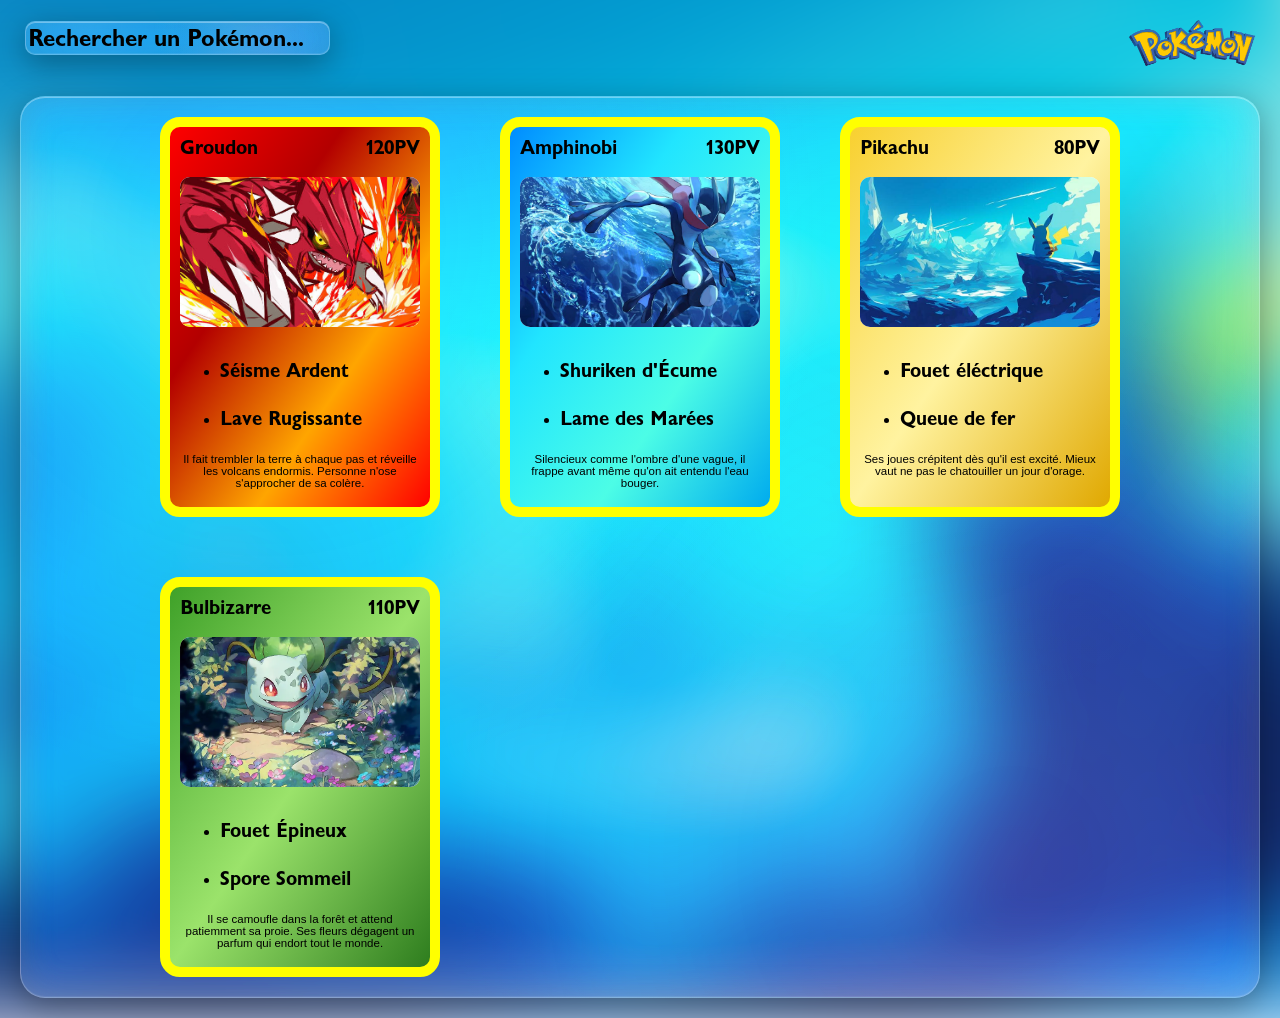
==== commit 7130d529: "DevBranch" ====
--- a/index.html
+++ b/index.html
@@ -1,209 +1,106 @@
 <!DOCTYPE html>
 <html lang="fr">
 <head>
-  <meta charset="UTF-8">
-  <meta name="viewport" content="width=device-width, initial-scale=1.0, viewport-fit=cover">
-  <title>Prisme Lab — Studio de post-production</title>
-  <meta name="description" content="Prisme Lab, laboratoire de post-production : montage, étalonnage, VFX et mixage pour le cinéma, la série et la publicité.">
-  <link rel="preconnect" href="https://fonts.googleapis.com">
-  <link rel="preconnect" href="https://fonts.gstatic.com" crossorigin>
-  <link href="https://fonts.googleapis.com/css2?family=Inter:wght@400;500;600;700;800&family=JetBrains+Mono:wght@400;500;600;700&display=swap" rel="stylesheet">
-  <link rel="stylesheet" href="style.css">
+    <meta charset="UTF-8">
+    <meta name="viewport" content="width=device-width, initial-scale=1.0">
+    <title>Pokedex</title>
+    <link rel="icon" type="image/x-icon" href="Design/images/pokeball.ico">
+    <link rel="stylesheet" href="Design/style.css">
+    <script src="Animation/java.js" defer></script>
 </head>
+
 <body>
-  <div class="liquid-bg" aria-hidden="true">
-    <div class="blob b1" data-depth="40"></div>
-    <div class="blob b2" data-depth="-60"></div>
-    <div class="blob b3" data-depth="30"></div>
-  </div>
-  <div class="grain" aria-hidden="true"></div>
 
-  <!-- NAV -->
-  <nav class="nav glass" id="nav">
-    <a href="index.html" class="logo">
-      <span class="logo-mark"></span>
-      <span>PRISME<small> LAB</small></span>
-    </a>
-    <ul class="nav-links">
-      <li><a href="#top" class="active">Accueil</a></li>
-      <li><a href="#services">Services</a></li>
-      <li><a href="#pipeline">Pipeline</a></li>
-      <li><a href="#infra">Infrastructure</a></li>
-      <li><a href="dashboard.html">Dashboard</a></li>
-    </ul>
-    <a href="dashboard.html" class="btn btn-primary">Espace studio
-      <svg viewBox="0 0 24 24" fill="none" stroke="currentColor" stroke-width="2.2" stroke-linecap="round"><path d="M5 12h14M13 6l6 6-6 6"/></svg>
-    </a>
-    <button class="burger" id="burger" aria-label="Menu"><span></span><span></span></button>
-  </nav>
+    <div class="Pokedex-header">
+        <input class="pokecherche" type="text" id="searchInput" placeholder="Rechercher un Pokémon...">
+        <img class="pokelogo" src="Design/images/pokelogo.webp" alt="logo pokemon">
+    </div> 
+    
+    <div class="Pokedex">
 
-  <!-- HERO -->
-  <header class="container hero" id="top">
-    <div>
-      <span class="eyebrow glass"><i class="dot"></i> Ferme de rendu en ligne · 64 GPU</span>
-      <h1>
-        <span class="line"><span style="--d:.1s">La post-prod,</span></span>
-        <span class="line"><span style="--d:.25s" class="gradient-text">à l'état liquide.</span></span>
-      </h1>
-      <p class="lead">Montage, étalonnage HDR, VFX et mixage Dolby Atmos réunis dans un seul laboratoire. Un pipeline fluide, du rush à la livraison DCP.</p>
-      <div class="hero-actions">
-        <a href="dashboard.html" class="btn btn-primary">Ouvrir le dashboard
-          <svg viewBox="0 0 24 24" fill="none" stroke="currentColor" stroke-width="2.2" stroke-linecap="round"><path d="M5 12h14M13 6l6 6-6 6"/></svg>
-        </a>
-        <a href="#services" class="btn btn-ghost">Nos services</a>
-      </div>
+        <!-- Template pour cartes -->
 
-      <div class="stats">
-        <div class="stat glass" data-reveal style="--d:.5s"><b data-count="1240">0</b><span>projets livrés</span></div>
-        <div class="stat glass" data-reveal style="--d:.6s"><b data-count="8" data-suffix="K">0</b><span>HDR Dolby Vision</span></div>
-        <div class="stat glass" data-reveal style="--d:.7s"><b data-count="2.4" data-decimals="1" data-suffix=" Po">0</b><span>stockage SAN</span></div>
-        <div class="stat glass" data-reveal style="--d:.8s"><b data-count="98" data-suffix="%">0</b><span>délais tenus</span></div>
-      </div>
+       <div class="PokeTemplate">
+            <div class="PokeTitre">
+                <h1>Groudon</h1><h1>120PV</h1>
+            </div>
+            <div class="PokePhoto">
+                <img class="TempPokePhoto" src="Design/images/gourmon.jpg" alt="groudon">
+                <ol class="PokeDesc">
+                    <li>Séisme Ardent</li>
+                    <br>
+                    <li>Lave Rugissante</li>
+                </ol>
+                <p class="blabla">Il fait trembler la terre à chaque pas et réveille les volcans endormis. Personne n'ose s'approcher de sa colère.</p>   
+            </div>
+        </div>
+
+
+       <div class="PokeTemplate eau">
+            <div class="PokeTitre">
+                <h1>Amphinobi</h1><h1>130PV</h1>
+            </div>
+            <div class="PokePhoto">
+                <img class="TempPokePhoto" src="Design/images/amphi.jpg" alt="groudon">
+                <ol class="PokeDesc">
+                    <li>Shuriken d'Écume</li>
+                    <br>
+                    <li>Lame des Marées</li>
+                </ol>
+                <p class="blabla">Silencieux comme l'ombre d'une vague, il frappe avant même qu'on ait entendu l'eau bouger.</p>   
+            </div>
+        </div>
+
+
+       <div class="PokeTemplate electrik">
+            <div class="PokeTitre">
+                <h1>Pikachu</h1><h1>80PV</h1>
+            </div>
+            <div class="PokePhoto">
+                <img class="TempPokePhoto" src="Design/images/background.jpg" alt="groudon">
+                <ol class="PokeDesc">
+                    <li>Fouet éléctrique</li>
+                    <br>
+                    <li>Queue de fer</li>
+                </ol>
+                <p class="blabla">Ses joues crépitent dès qu'il est excité. Mieux vaut ne pas le chatouiller un jour d'orage.</p>   
+            </div>
+        </div>
+
+
+      <div class="PokeTemplate plante">
+            <div class="PokeTitre">
+                <h1>Bulbizarre</h1><h1>110PV</h1>
+            </div>
+            <div class="PokePhoto">
+                <img class="TempPokePhoto" src="Design/images/bulb.webp" alt="groudon">
+                <ol class="PokeDesc">
+                    <li>Fouet Épineux</li>
+                    <br>
+                    <li>Spore Sommeil</li>
+                </ol>
+                <p class="blabla">Il se camoufle dans la forêt et attend patiemment sa proie. Ses fleurs dégagent un parfum qui endort tout le monde.</p>   
+            </div>
+        </div>
+
+
+        <!-- TEMPLATE -->
+
+       <!-- <div class="PokeTemplate">
+            <div class="PokeTitre">
+                <h1>Template</h1><h1>..PV</h1>
+            </div>
+            <div class="PokePhoto">
+                <img class="TempPokePhoto" src="/Design/images/background.jpg" alt="groudon">
+                <ol class="PokeDesc">
+                    <li>Attaque numero 1</li>
+                    <br>
+                    <li>Attaque numero 2</li>
+                </ol>
+                <p class="blabla">Lorem ipsum dolor sit amet, consectetur adipiscing elit, sed do eiusmod tempor incididunt ut labore.</p>   
+            </div>
+        </div> -->
+
     </div>
-
-    <!-- Fake grading viewer -->
-    <div class="viewer glass" data-tilt data-reveal style="--d:.3s">
-      <div class="viewer-top">
-        <span class="rec"><i></i> LUMEN_S01E04 · sh0420</span>
-        <span id="heroTc">01:00:00:00</span>
-      </div>
-      <div class="frame">
-        <div class="frame-img"></div>
-        <div class="split"></div>
-        <div class="letterbox"></div>
-      </div>
-      <div class="scopes">
-        <div class="scope">
-          <label>RGB PARADE</label>
-          <canvas id="parade"></canvas>
-        </div>
-        <div class="scope">
-          <label>LIFT · GAMMA · GAIN</label>
-          <div class="wheels">
-            <div class="wheel"><i></i></div>
-            <div class="wheel"><i></i></div>
-            <div class="wheel"><i></i></div>
-          </div>
-        </div>
-      </div>
-      <div class="timeline" id="timeline">
-        <div class="track v"><div class="clip" style="flex:3"></div><div class="clip" style="flex:1.4"></div><div class="clip" style="flex:2.2"></div><div class="clip" style="flex:1"></div><div class="clip" style="flex:2.6"></div></div>
-        <div class="track v" style="opacity:.6"><div style="flex:2"></div><div class="clip" style="flex:1.2"></div><div style="flex:2.4"></div><div class="clip" style="flex:1.6"></div><div style="flex:1"></div></div>
-        <div class="track a"><div class="clip" style="flex:4"></div><div class="clip" style="flex:2.5"></div><div class="clip" style="flex:3.5"></div></div>
-        <div class="playhead" id="playhead"></div>
-      </div>
-    </div>
-  </header>
-
-  <!-- MARQUEE -->
-  <div class="marquee" aria-label="Outils">
-    <div class="marquee-track">
-      <span>DaVinci Resolve</span><span>Avid Media Composer</span><span>Foundry Nuke</span><span>SideFX Houdini</span><span>Pro Tools</span><span>Dolby Atmos</span><span>Baselight</span><span>ACES 1.3</span><span>Unreal Engine</span>
-      <span>DaVinci Resolve</span><span>Avid Media Composer</span><span>Foundry Nuke</span><span>SideFX Houdini</span><span>Pro Tools</span><span>Dolby Atmos</span><span>Baselight</span><span>ACES 1.3</span><span>Unreal Engine</span>
-    </div>
-  </div>
-
-  <!-- SERVICES -->
-  <section class="section container" id="services">
-    <div class="section-head" data-reveal>
-      <span class="eyebrow glass">Services</span>
-      <h2>Quatre métiers, <span class="gradient-text">un seul flux.</span></h2>
-      <p>Chaque département partage le même stockage, les mêmes LUT et le même suivi de version. Aucune perte entre les étapes.</p>
-    </div>
-
-    <div class="services">
-      <article class="service glass" data-tilt data-reveal style="--d:0s">
-        <div class="icon" style="--c:var(--cyan)"><svg viewBox="0 0 24 24" fill="none" stroke-width="1.8" stroke-linecap="round" stroke-linejoin="round"><rect x="3" y="5" width="18" height="14" rx="2"/><path d="M3 9h18M8 5v4M16 5v4M10 13l4 2-4 2z"/></svg></div>
-        <h3>Montage</h3>
-        <p>Salles Avid & Premiere en réseau, proxys générés à l'ingest, conformation automatique EDL / AAF / XML.</p>
-        <ul><li>Avid Nexis</li><li>Offline / Online</li><li>Conform</li></ul>
-      </article>
-      <article class="service glass" data-tilt data-reveal style="--d:.1s">
-        <div class="icon" style="--c:var(--violet)"><svg viewBox="0 0 24 24" fill="none" stroke-width="1.8" stroke-linecap="round"><circle cx="12" cy="12" r="9"/><circle cx="12" cy="12" r="4"/><path d="M12 3v5M12 16v5M3 12h5M16 12h5"/></svg></div>
-        <h3>Étalonnage</h3>
-        <p>Auditorium calibré Dolby Vision, pipeline ACES, sorties SDR / HDR10 / DCI-P3 depuis un seul grade.</p>
-        <ul><li>Resolve Studio</li><li>HDR 1000 nits</li><li>ACES</li></ul>
-      </article>
-      <article class="service glass" data-tilt data-reveal style="--d:.2s">
-        <div class="icon" style="--c:var(--pink)"><svg viewBox="0 0 24 24" fill="none" stroke-width="1.8" stroke-linecap="round" stroke-linejoin="round"><path d="M12 2l3 7 7 1-5 5 1 7-6-3-6 3 1-7-5-5 7-1z"/></svg></div>
-        <h3>VFX & Compositing</h3>
-        <p>Compositing Nuke, simulation Houdini, tracking et cleanup, rendus distribués sur la ferme GPU interne.</p>
-        <ul><li>Nuke</li><li>Houdini</li><li>Deadline</li></ul>
-      </article>
-      <article class="service glass" data-tilt data-reveal style="--d:.3s">
-        <div class="icon" style="--c:var(--lime)"><svg viewBox="0 0 24 24" fill="none" stroke-width="1.8" stroke-linecap="round"><path d="M3 12h2M7 8v8M11 4v16M15 7v10M19 10v4M21 12h0"/></svg></div>
-        <h3>Mixage & Sound design</h3>
-        <p>Studio Atmos 9.1.6, bruitage, doublage et livraison des stems conformes aux specs diffuseurs et plateformes.</p>
-        <ul><li>Pro Tools</li><li>Atmos 9.1.6</li><li>-23 LUFS</li></ul>
-      </article>
-    </div>
-  </section>
-
-  <!-- PIPELINE -->
-  <section class="section container" id="pipeline">
-    <div class="section-head" data-reveal>
-      <span class="eyebrow glass">Pipeline</span>
-      <h2>Du rush au master,<br><span class="gradient-text">sans friction.</span></h2>
-      <p>Un suivi en temps réel de chaque plan, chaque version, chaque validation client.</p>
-    </div>
-
-    <div class="pipeline glass" data-reveal id="pipe">
-      <div class="pipe-line"><i></i></div>
-      <div class="steps">
-        <div class="step"><div class="node" style="--d:.1s">01</div><h4>Ingest</h4><p>Checksum MD5, proxys, métadonnées</p></div>
-        <div class="step"><div class="node" style="--d:.5s">02</div><h4>Montage</h4><p>Offline, validations réalisateur</p></div>
-        <div class="step"><div class="node" style="--d:.9s">03</div><h4>Conform</h4><p>Relink RAW, EDL, contrôle</p></div>
-        <div class="step"><div class="node" style="--d:1.3s">04</div><h4>Grade & VFX</h4><p>Étalonnage, compositing, rendus</p></div>
-        <div class="step"><div class="node" style="--d:1.7s">05</div><h4>Mixage</h4><p>Atmos, stems, M&E</p></div>
-        <div class="step"><div class="node" style="--d:2.1s">06</div><h4>QC & Master</h4><p>IMF, DCP, ProRes 4444 XQ</p></div>
-      </div>
-    </div>
-  </section>
-
-  <!-- INFRA -->
-  <section class="section container" id="infra">
-    <div class="section-head" data-reveal>
-      <span class="eyebrow glass">Infrastructure</span>
-      <h2>Une puissance <span class="gradient-text">qu'on voit couler.</span></h2>
-    </div>
-    <div class="showcase">
-      <div class="show-card glass" data-reveal>
-        <h3>Ferme de rendu GPU</h3>
-        <p>Charge moyenne des nœuds sur les dernières 24 h. Les jobs sont répartis automatiquement selon la priorité et la deadline.</p>
-        <div class="bars" id="bars"></div>
-      </div>
-      <div class="show-card glass" data-reveal style="--d:.15s">
-        <h3>Chiffres clés</h3>
-        <p>Dimensionné pour la série 4K HDR et le long-métrage.</p>
-        <div class="specs">
-          <div class="spec"><b data-count="64">0</b><small>GPU RTX 6000 Ada</small></div>
-          <div class="spec"><b data-count="100" data-suffix=" Gb/s">0</b><small>réseau fibre</small></div>
-          <div class="spec"><b data-count="6">0</b><small>salles d'étalonnage</small></div>
-          <div class="spec"><b data-count="24" data-suffix="/7">0</b><small>supervision</small></div>
-        </div>
-      </div>
-    </div>
-  </section>
-
-  <!-- CTA -->
-  <section class="container" style="padding-bottom:60px">
-    <div class="cta glass" data-reveal>
-      <div class="orb"></div>
-      <h2>Suivez vos projets <span class="gradient-text">en direct.</span></h2>
-      <p>File de rendu, stockage, avancement des livrables : tout le laboratoire sur un seul écran.</p>
-      <a href="dashboard.html" class="btn btn-primary">Accéder au dashboard
-        <svg viewBox="0 0 24 24" fill="none" stroke="currentColor" stroke-width="2.2" stroke-linecap="round"><path d="M5 12h14M13 6l6 6-6 6"/></svg>
-      </a>
-    </div>
-  </section>
-
-  <footer class="container">
-    <div class="foot">
-      <span>© 2026 Prisme Lab — Laboratoire de post-production (site test)</span>
-      <span>Paris · Montage · Étalonnage · VFX · Son</span>
-    </div>
-  </footer>
-
-  <script src="js/main.js"></script>
 </body>
-</html>
+</html>
--- a/Design/style.css
+++ b/Design/style.css
@@ -0,0 +1,256 @@
+@font-face {
+  font-family: PokeFont; 
+  src: url(Font/pokefont.otf); 
+}
+
+body {
+  margin: 0;
+  min-height: 100vh;
+}
+
+body::before {
+  content: "";
+  position: fixed;
+  inset: -120px;
+  background-image: url("images/background.jpg");
+  background-size: cover;
+  background-repeat: no-repeat;
+  background-position: center;
+  filter: blur(50px);
+  z-index: -1;
+}
+
+.Pokedex-header {
+  display: flex;
+  align-items: center;
+  justify-content: space-between;
+  padding: 10px;
+}
+
+.pokecherche {
+  
+  font-size: 1.5rem;
+  margin-left: 15px;
+  display: flex;
+  justify-content: center;
+  height: 30px;
+  align-items: center;
+  border-radius: 10px;
+    /* Fond translucide : on baisse l'opacité de chaque couche */
+  background:
+    radial-gradient(circle at 20% 15%, rgba(120, 200, 255, 0.18), transparent 45%),
+    radial-gradient(circle at 80% 85%, rgba(255, 120, 220, 0.15), transparent 45%),
+    radial-gradient(circle at 70% 20%, rgba(130, 255, 200, 0.10), transparent 40%),
+    rgba(255, 255, 255, 0.08); /* <- c'est cette valeur qui contrôle la transparence */
+
+  backdrop-filter: blur(18px) saturate(160%);
+  -webkit-backdrop-filter: blur(18px) saturate(160%);
+
+  border: 1px solid rgba(255, 255, 255, 0.25);
+  box-shadow:
+    0 8px 32px rgba(0, 0, 0, 0.35),
+    inset 0 1px 0 rgba(255, 255, 255, 0.35),
+    inset 0 -1px 0 rgba(255, 255, 255, 0.08),
+    inset 0 0 40px rgba(140, 180, 255, 0.08);
+}
+
+.pokecherche::placeholder {
+    color: black;
+    font-family: PokeFont;
+}
+
+.pokelogo {
+    margin-top: 10px;
+    margin-right: 15px;
+    display: flex;
+    justify-content: right;
+    align-items: center;
+    width: 10%;
+}
+
+.Pokedex {
+  display: grid;
+  grid-template-columns: repeat(auto-fit, 280px);
+  justify-content: center; 
+  align-content: start;
+  gap: 60px;
+
+  position: relative;
+  margin: 20px;
+  padding: 20px;
+  border-radius: 25px;
+  color: white;
+  overflow: hidden;
+
+
+  background:
+    radial-gradient(circle at 20% 15%, rgba(120, 200, 255, 0.18), transparent 45%),
+    radial-gradient(circle at 80% 85%, rgba(255, 120, 220, 0.15), transparent 45%),
+    radial-gradient(circle at 70% 20%, rgba(130, 255, 200, 0.10), transparent 40%),
+    rgba(255, 255, 255, 0.08); 
+
+  backdrop-filter: blur(18px) saturate(160%);
+  -webkit-backdrop-filter: blur(18px) saturate(160%);
+
+  border: 1px solid rgba(255, 255, 255, 0.25);
+  box-shadow:
+    0 8px 32px rgba(0, 0, 0, 0.35),
+    inset 0 1px 0 rgba(255, 255, 255, 0.35),
+    inset 0 -1px 0 rgba(255, 255, 255, 0.08),
+    inset 0 0 40px rgba(140, 180, 255, 0.08);
+}
+
+.PokeTemplate {
+  box-sizing: border-box;   
+  width: 280px;
+  height: 400px;
+  border: 10px solid yellow;
+  border-radius: 20px;
+  background: linear-gradient(to bottom right, red, rgb(179, 0, 0), orange, red); 
+  transition: transform 0.5s ease, box-shadow 0.5s ease;
+  box-shadow: 0 0 20px rgba(0, 255, 255, 0);
+}
+
+.PokeTemplate:hover {
+  transform: scale(1.05);
+  box-shadow: 0 0 20px rgba(0, 255, 255, 0.5);
+}
+
+
+
+/* VARIANTES */
+.PokeTemplate.eau {
+  background: linear-gradient(to bottom right, rgb(0, 140, 255), rgb(33, 229, 255), rgb(76, 253, 230), rgb(0, 171, 238));
+}
+
+.PokeTemplate.plante {
+  background: linear-gradient(to bottom right, #3fa129, #9be36b, #2e7d1e);
+}
+
+.PokeTemplate.electrik {
+  background: linear-gradient(to bottom right, #f8d030, #fff3a0, #e0a800);
+}
+
+
+.PokeTitre {
+    color: black;
+    display: flex;
+    height: 25px;
+    align-items: center;
+    justify-content: space-between;
+    padding: 10px;
+    font-family: PokeFont;
+    font-size: 10px;
+}
+
+.PokePhoto {
+  width: calc(100% - 20px);  /* 20px d'espace de chaque côté */
+  height: 150px;
+  margin: 5px auto;         /* auto = centré horizontalement */
+  border-radius: 10px;       /* il manquait la valeur */
+  background-color: white;
+}
+
+.TempPokePhoto {
+  width: 100%;
+  border-radius: 10px;
+  height: 100%;
+  object-fit: cover;      /* image entière visible, sans déformation */
+  object-position: center;  /* centrée dans la case */
+}
+
+.PokeDesc {
+    padding-top: 10px;
+    font-family: PokeFont;
+    color: black;
+    font-size: 20px;
+    list-style-type: disc;
+}
+
+.blabla {
+    font-size: 11.5px;
+    font-family: 'Trebuchet MS', 'Lucida Sans Unicode', 'Lucida Grande', 'Lucida Sans', Arial, sans-serif;
+    text-align: center;
+    color: black;
+}
+
+
+
+/* zoom et paralaxe /*
+
+.PokeTemplate { cursor: pointer; }
+
+/* Fond sombre qui affiche la carte agrandie */
+.PokeOverlay {
+  position: fixed;
+  inset: 0;
+  z-index: 100;
+  display: flex;
+  align-items: center;
+  justify-content: center;
+  background: rgba(0, 0, 0, 0.7);
+  backdrop-filter: blur(6px);
+  -webkit-backdrop-filter: blur(6px);
+  opacity: 0;
+  pointer-events: none;
+  transition: opacity 0.3s ease;
+}
+
+.PokeOverlay.open {
+  opacity: 1;
+  pointer-events: auto;
+}
+
+.PokeTemplate.PokeBig,
+.PokeTemplate.PokeBig:hover {
+  --s: 1.8;       /* zoom, défini par le JS */
+  --rx: 0deg;     /* inclinaison, définie par le JS */
+  --ry: 0deg;
+  --mx: 50%;      /* position du reflet, définie par le JS */
+  --my: 50%;
+  position: relative;
+  transform: perspective(900px) rotateX(var(--rx)) rotateY(var(--ry)) scale(var(--s));
+  transition: transform 0.15s ease-out;
+  box-shadow: 0 25px 60px rgba(0, 0, 0, 0.6), 0 0 30px rgba(0, 255, 255, 0.4);
+  cursor: default;
+}
+
+/* Parallax : les éléments sont à des profondeurs différentes */
+.PokeBig .PokeTitre { transform: translateZ(25px); }
+.PokeBig .PokePhoto { transform: translateZ(45px); }
+.PokeBig .PokeDesc  { transform: translateZ(30px); }
+.PokeBig .blabla    { transform: translateZ(15px); }
+
+/* Conteneur de la barre : même arrondi que l'intérieur de la carte */
+.PokeSweep {
+  position: absolute;
+  inset: 0;
+  border-radius: 10px;
+  overflow: hidden;
+  pointer-events: none;
+}
+
+/* La barre brillante */
+.PokeSweep::before {
+  content: "";
+  position: absolute;
+  top: -10%;
+  bottom: -10%;
+  left: 0;
+  width: 35%;
+  background: linear-gradient(
+    105deg,
+    transparent 0%,
+    rgba(255, 255, 255, 0.15) 30%,
+    rgba(255, 255, 255, 0.75) 50%,
+    rgba(255, 255, 255, 0.15) 70%,
+    transparent 100%
+  );
+  transform: translateX(-150%) skewX(-20deg);
+  animation: sweep 3.5s ease-in-out infinite;
+}
+
+@keyframes sweep {
+  0%        { transform: translateX(-150%) skewX(-20deg); }
+  50%, 100% { transform: translateX(400%)  skewX(-20deg); }
+}
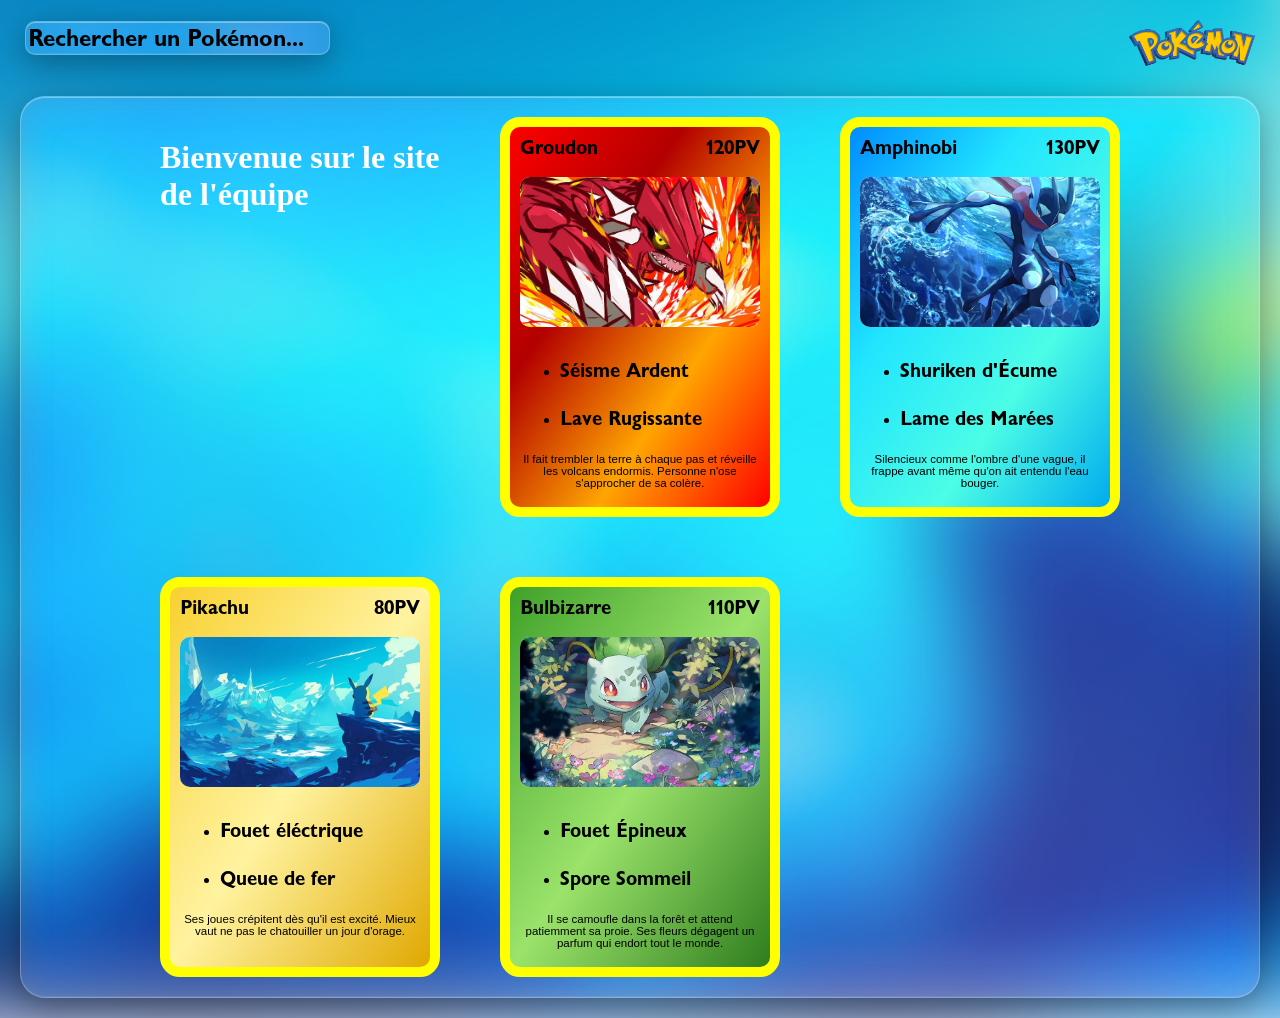
==== commit 1bc125d1: "Bienvenue sur le site de l'équipe sur branch A" ====
--- a/index.html
+++ b/index.html
@@ -19,7 +19,7 @@
     <div class="Pokedex">
 
         <!-- Template pour cartes -->
-
+        <h1>Bienvenue sur le site de l'équipe</h1>
        <div class="PokeTemplate">
             <div class="PokeTitre">
                 <h1>Groudon</h1><h1>120PV</h1>
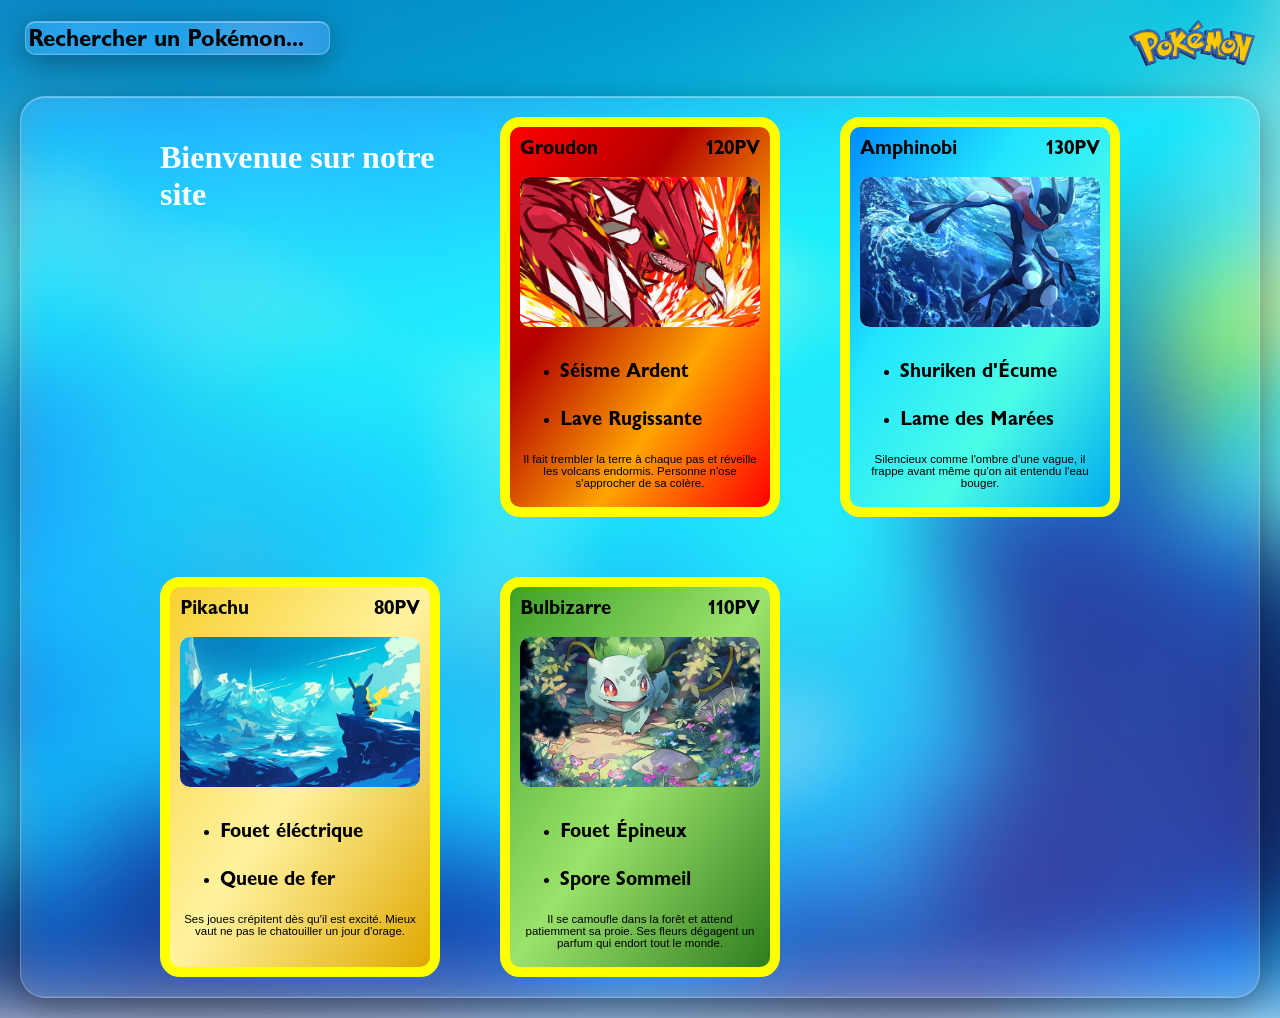
==== commit 01f08390: "Bienvenue sur notre site vers Branch B" ====
--- a/index.html
+++ b/index.html
@@ -19,7 +19,7 @@
     <div class="Pokedex">
 
         <!-- Template pour cartes -->
-        <h1>Bienvenue sur le site de l'équipe</h1>
+       <h1>Bienvenue sur notre site</h1>
        <div class="PokeTemplate">
             <div class="PokeTitre">
                 <h1>Groudon</h1><h1>120PV</h1>
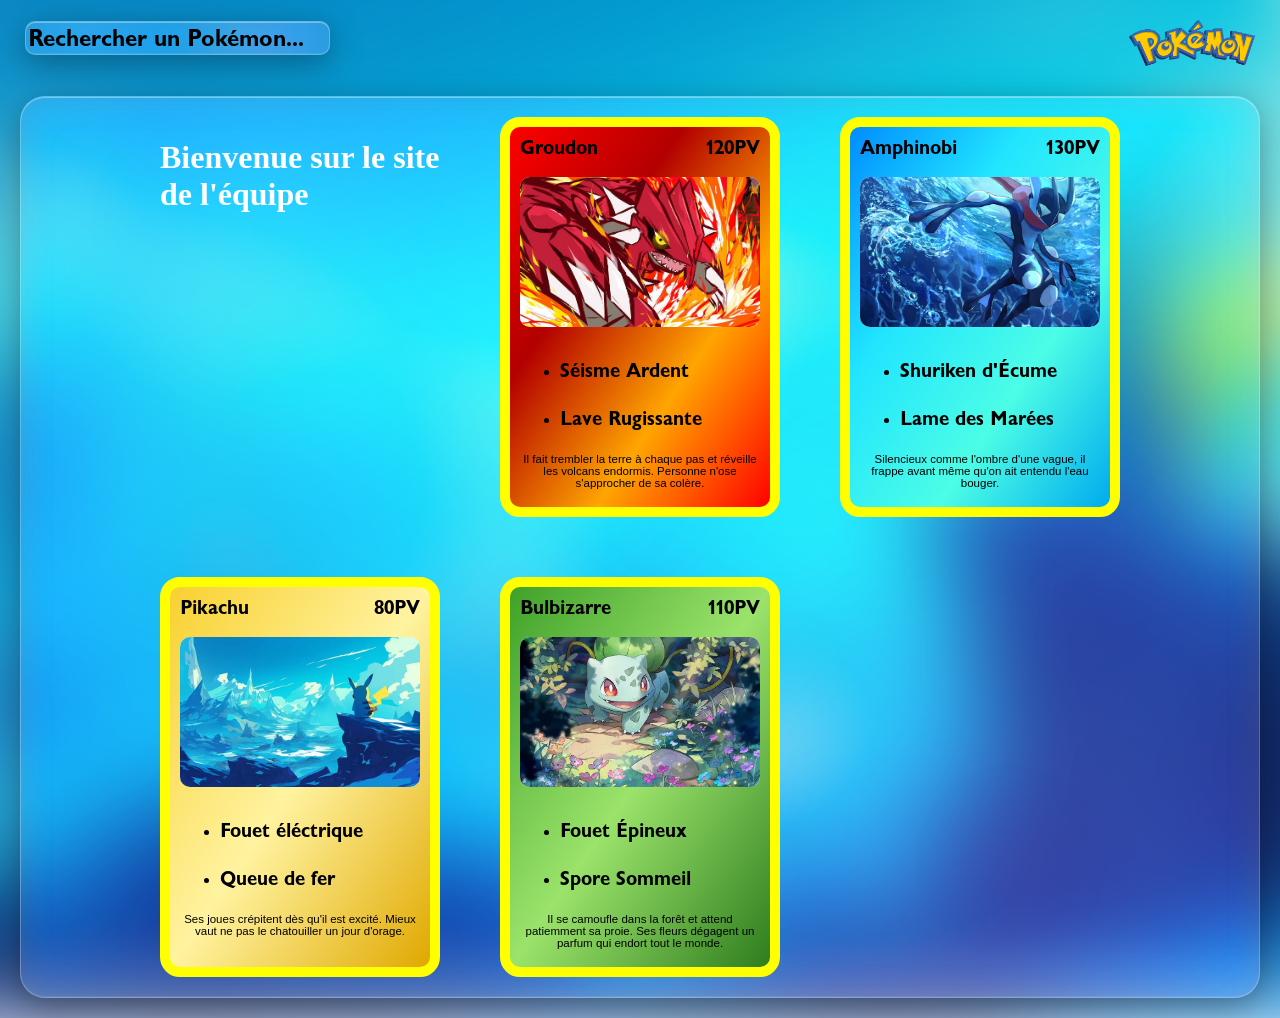
==== commit 9c829b88: "Merge pull request #1 from b1scu1t-guardia/Branch-A Bienvenue sur le site de l'équipe sur branch A" ====
--- a/index.html
+++ b/index.html
@@ -19,7 +19,7 @@
     <div class="Pokedex">
 
         <!-- Template pour cartes -->
-       <h1>Bienvenue sur notre site</h1>
+        <h1>Bienvenue sur le site de l'équipe</h1>
        <div class="PokeTemplate">
             <div class="PokeTitre">
                 <h1>Groudon</h1><h1>120PV</h1>
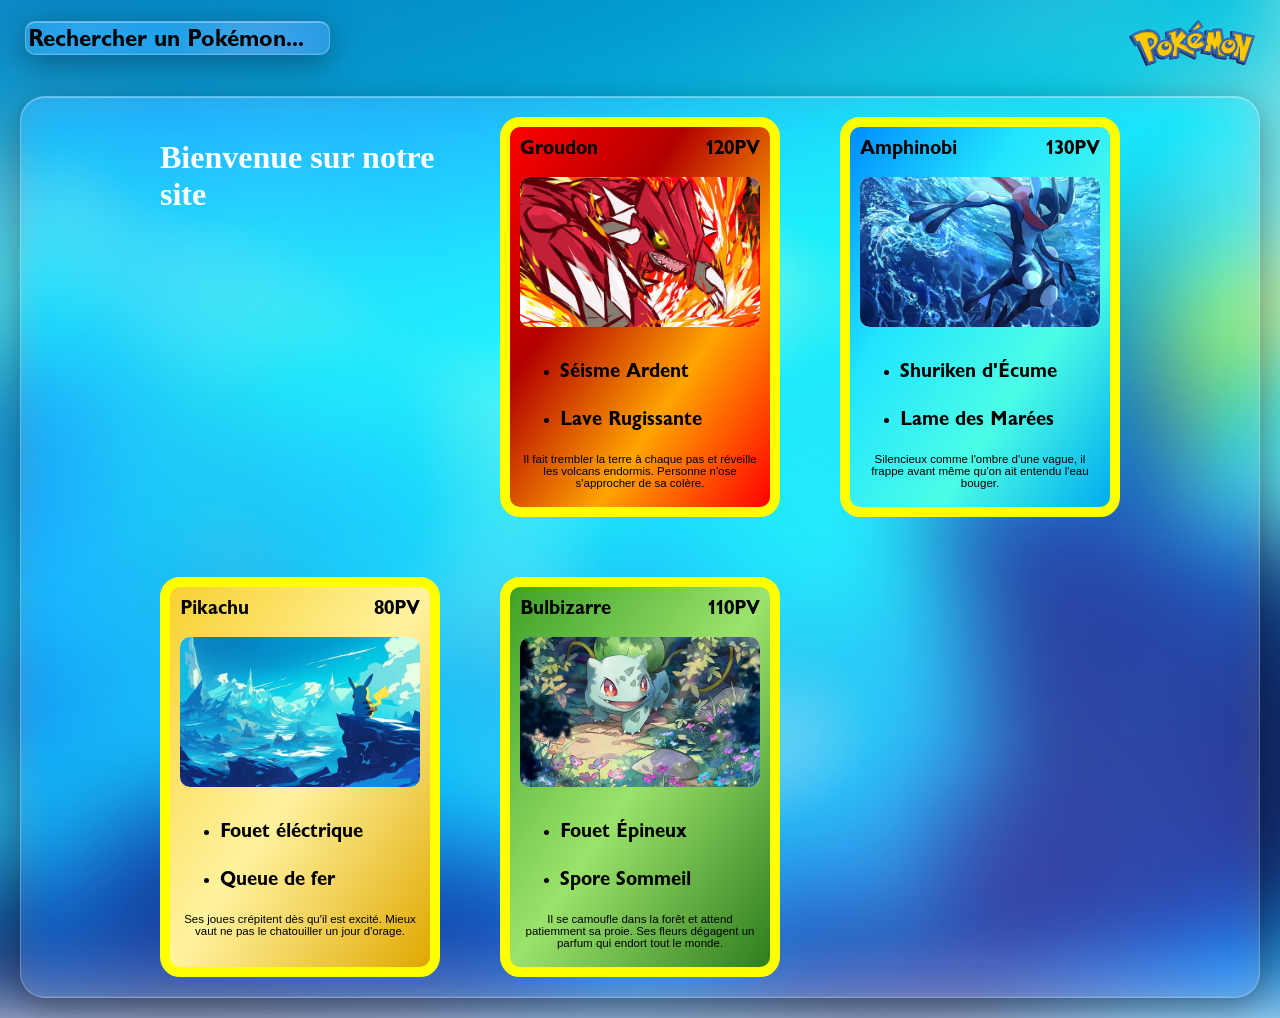
==== commit 4f927ef0: "Merge pull request #2 from b1scu1t-guardia/Branch-B Bienvenue sur notre site vers Branch B" ====
--- a/index.html
+++ b/index.html
@@ -19,7 +19,7 @@
     <div class="Pokedex">
 
         <!-- Template pour cartes -->
-        <h1>Bienvenue sur le site de l'équipe</h1>
+       <h1>Bienvenue sur notre site</h1>
        <div class="PokeTemplate">
             <div class="PokeTitre">
                 <h1>Groudon</h1><h1>120PV</h1>
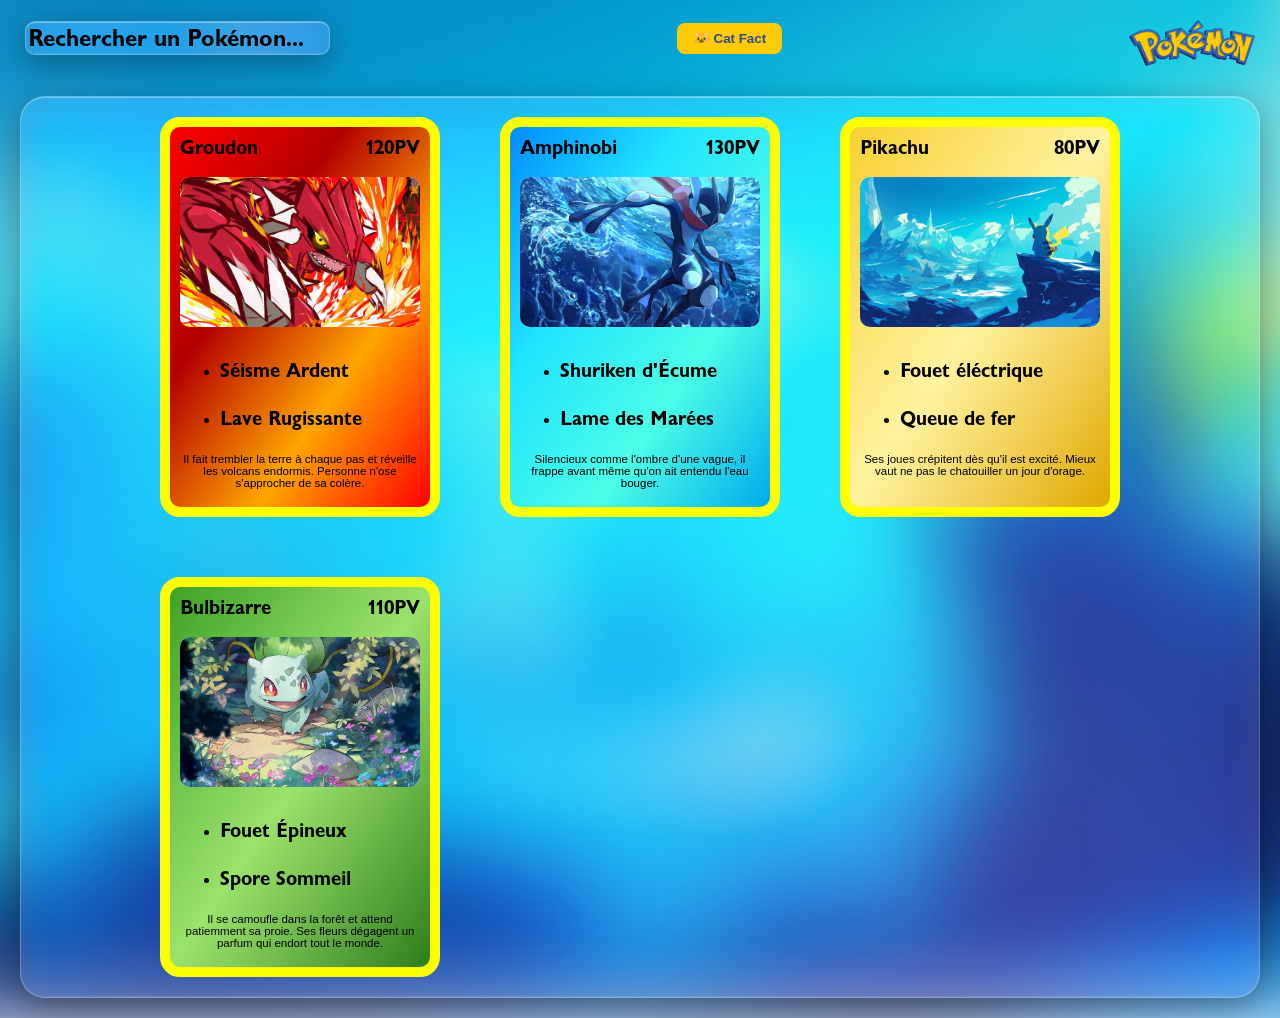
==== commit 7d732815: "DevBranch" ====
--- a/index.html
+++ b/index.html
@@ -12,14 +12,18 @@
 <body>
 
     <div class="Pokedex-header">
-        <input class="pokecherche" type="text" id="searchInput" placeholder="Rechercher un Pokémon...">
-        <img class="pokelogo" src="Design/images/pokelogo.webp" alt="logo pokemon">
+    <input class="pokecherche" type="text" id="searchInput" placeholder="Rechercher un Pokémon...">
+    <button id="catFactBtn">🐱 Cat Fact</button>
+    <img class="pokelogo" src="Design/images/pokelogo.webp" alt="logo pokemon">
+</div>
+
+<p id="catFactText"></p>
     </div> 
     
     <div class="Pokedex">
 
         <!-- Template pour cartes -->
-       <h1>Bienvenue sur notre site</h1>
+
        <div class="PokeTemplate">
             <div class="PokeTitre">
                 <h1>Groudon</h1><h1>120PV</h1>
--- a/Design/style.css
+++ b/Design/style.css
@@ -253,4 +253,16 @@
 @keyframes sweep {
   0%        { transform: translateX(-150%) skewX(-20deg); }
   50%, 100% { transform: translateX(400%)  skewX(-20deg); }
-}+}
+
+#catFactBtn {
+  padding: 8px 16px;
+  border: none;
+  border-radius: 8px;
+  background: #ffcb05;
+  color: #2a4b8d;
+  font-weight: bold;
+  cursor: pointer;
+}
+#catFactBtn:disabled { opacity: 0.6; cursor: wait; }
+#catFactText { max-width: 500px; margin: 10px auto; }
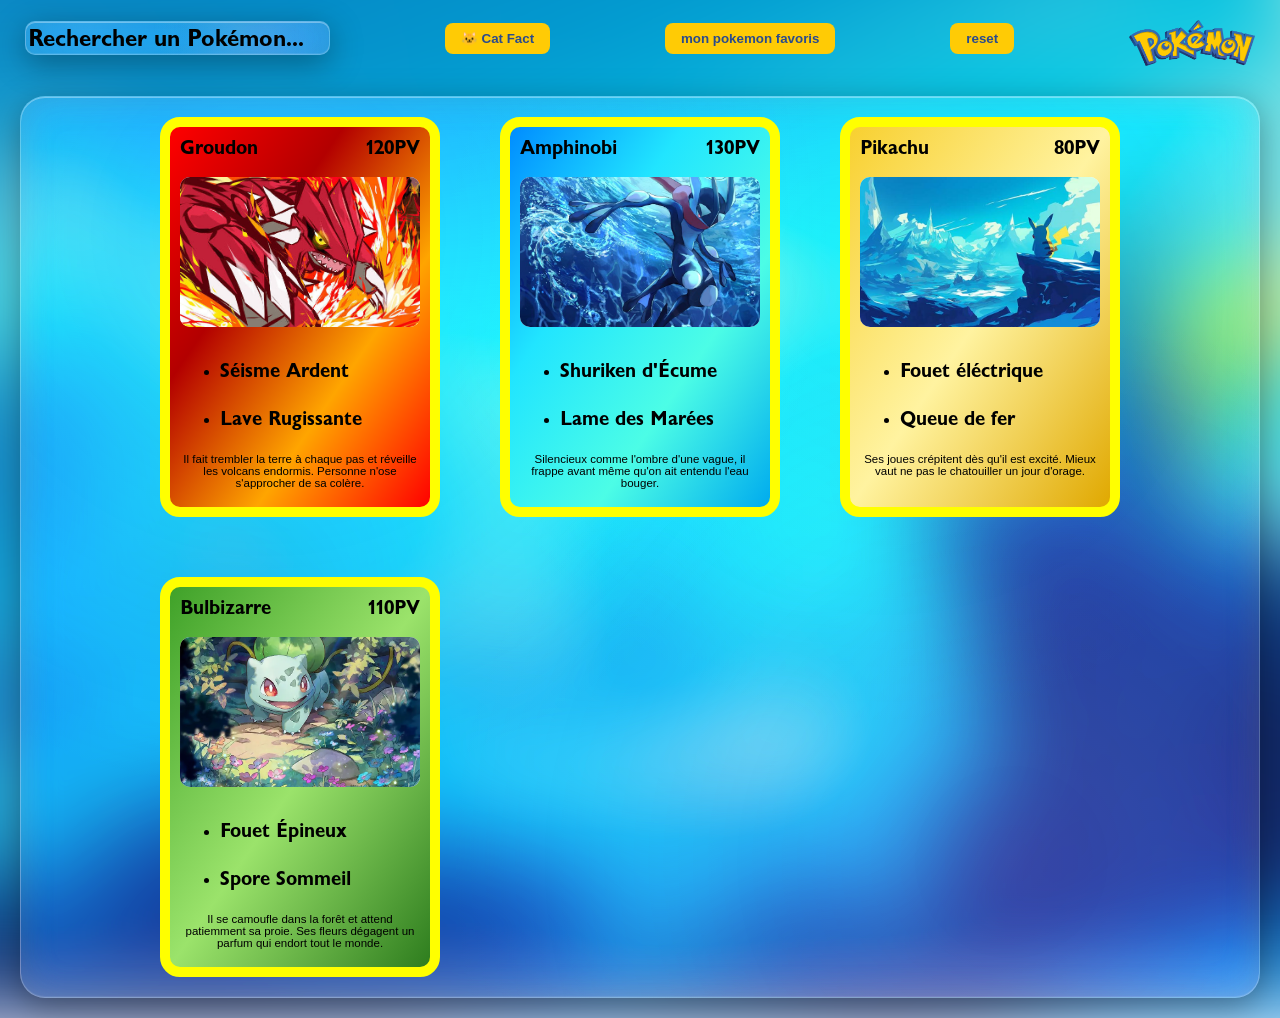
==== commit 829f65ec: "Exercice 3 du mouse hover et click pour événement sur site web" ====
--- a/index.html
+++ b/index.html
@@ -14,6 +14,8 @@
     <div class="Pokedex-header">
     <input class="pokecherche" type="text" id="searchInput" placeholder="Rechercher un Pokémon...">
     <button id="catFactBtn">🐱 Cat Fact</button>
+    <button id="pokeFactBtn">mon pokemon favoris</button>
+    <button id="pokeFactBtn2">reset</button>
     <img class="pokelogo" src="Design/images/pokelogo.webp" alt="logo pokemon">
 </div>
 
--- a/Design/style.css
+++ b/Design/style.css
@@ -265,4 +265,28 @@
   cursor: pointer;
 }
 #catFactBtn:disabled { opacity: 0.6; cursor: wait; }
-#catFactText { max-width: 500px; margin: 10px auto; }+#catFactText { max-width: 500px; margin: 10px auto; }
+
+#pokeFactBtn {
+  padding: 8px 16px;
+  border: none;
+  border-radius: 8px;
+  background: #ffcb05;
+  color: #2a4b8d;
+  font-weight: bold;
+  cursor: pointer;
+}
+#pokeFactBtn:disabled { opacity: 0.6; cursor: wait; }
+#pokeFactText { max-width: 500px; margin: 10px auto; }
+
+#pokeFactBtn2 {
+  padding: 8px 16px;
+  border: none;
+  border-radius: 8px;
+  background: #ffcb05;
+  color: #2a4b8d;
+  font-weight: bold;
+  cursor: pointer;
+}
+#pokeFactBtn2:disabled { opacity: 0.6; cursor: wait; }
+#pokeFactText { max-width: 500px; margin: 10px auto; }
